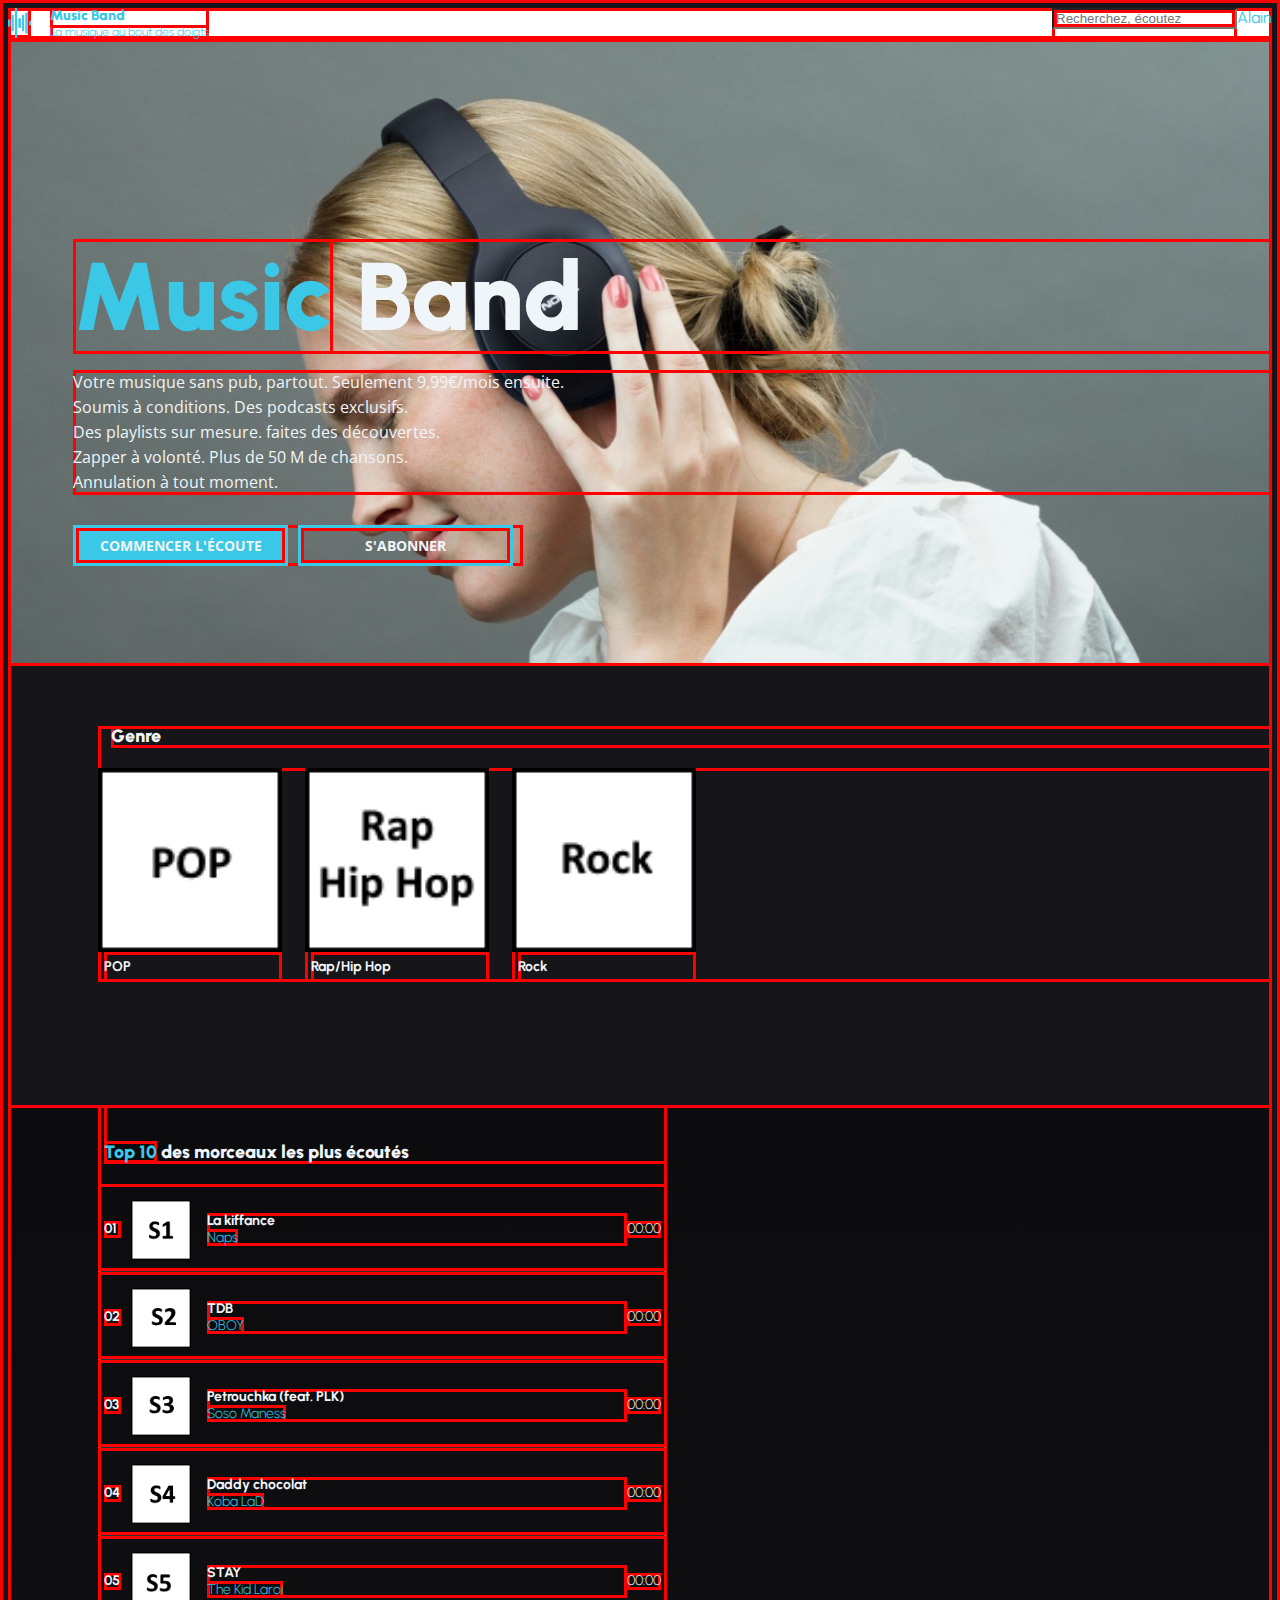
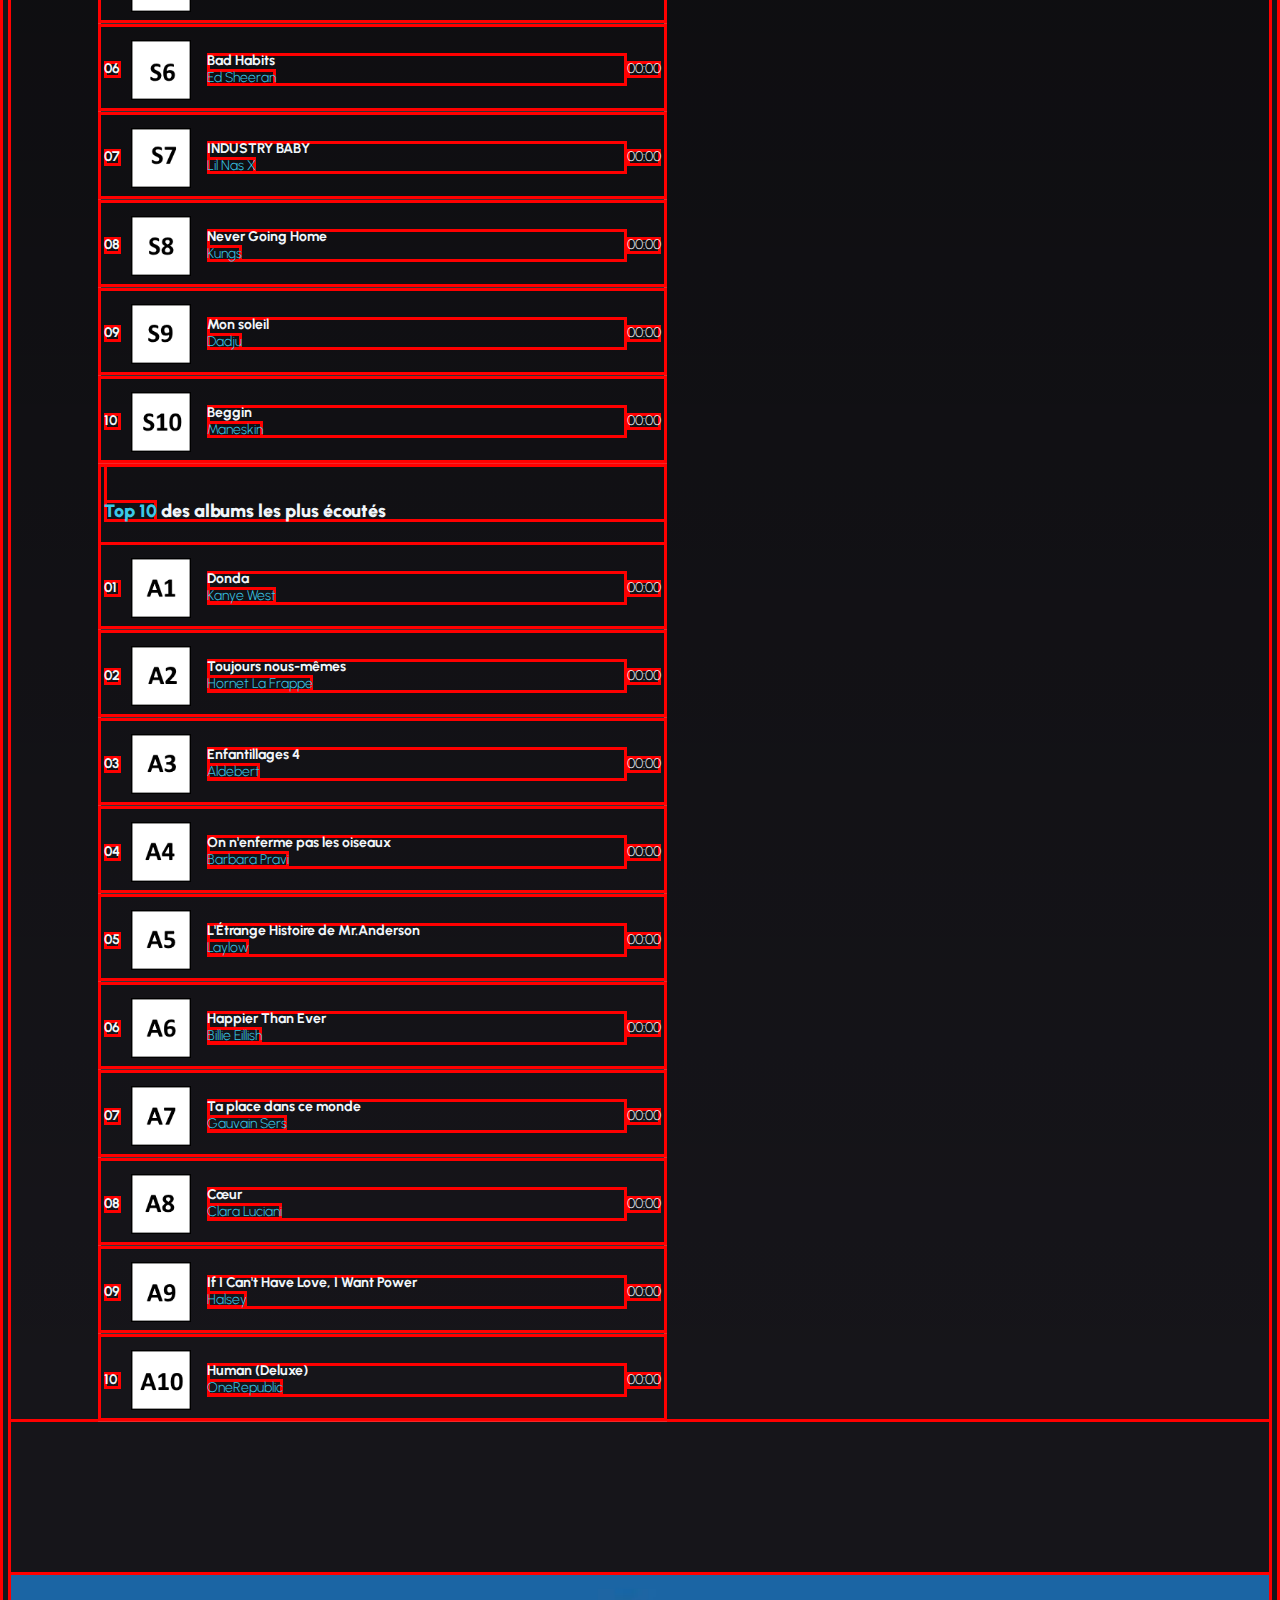
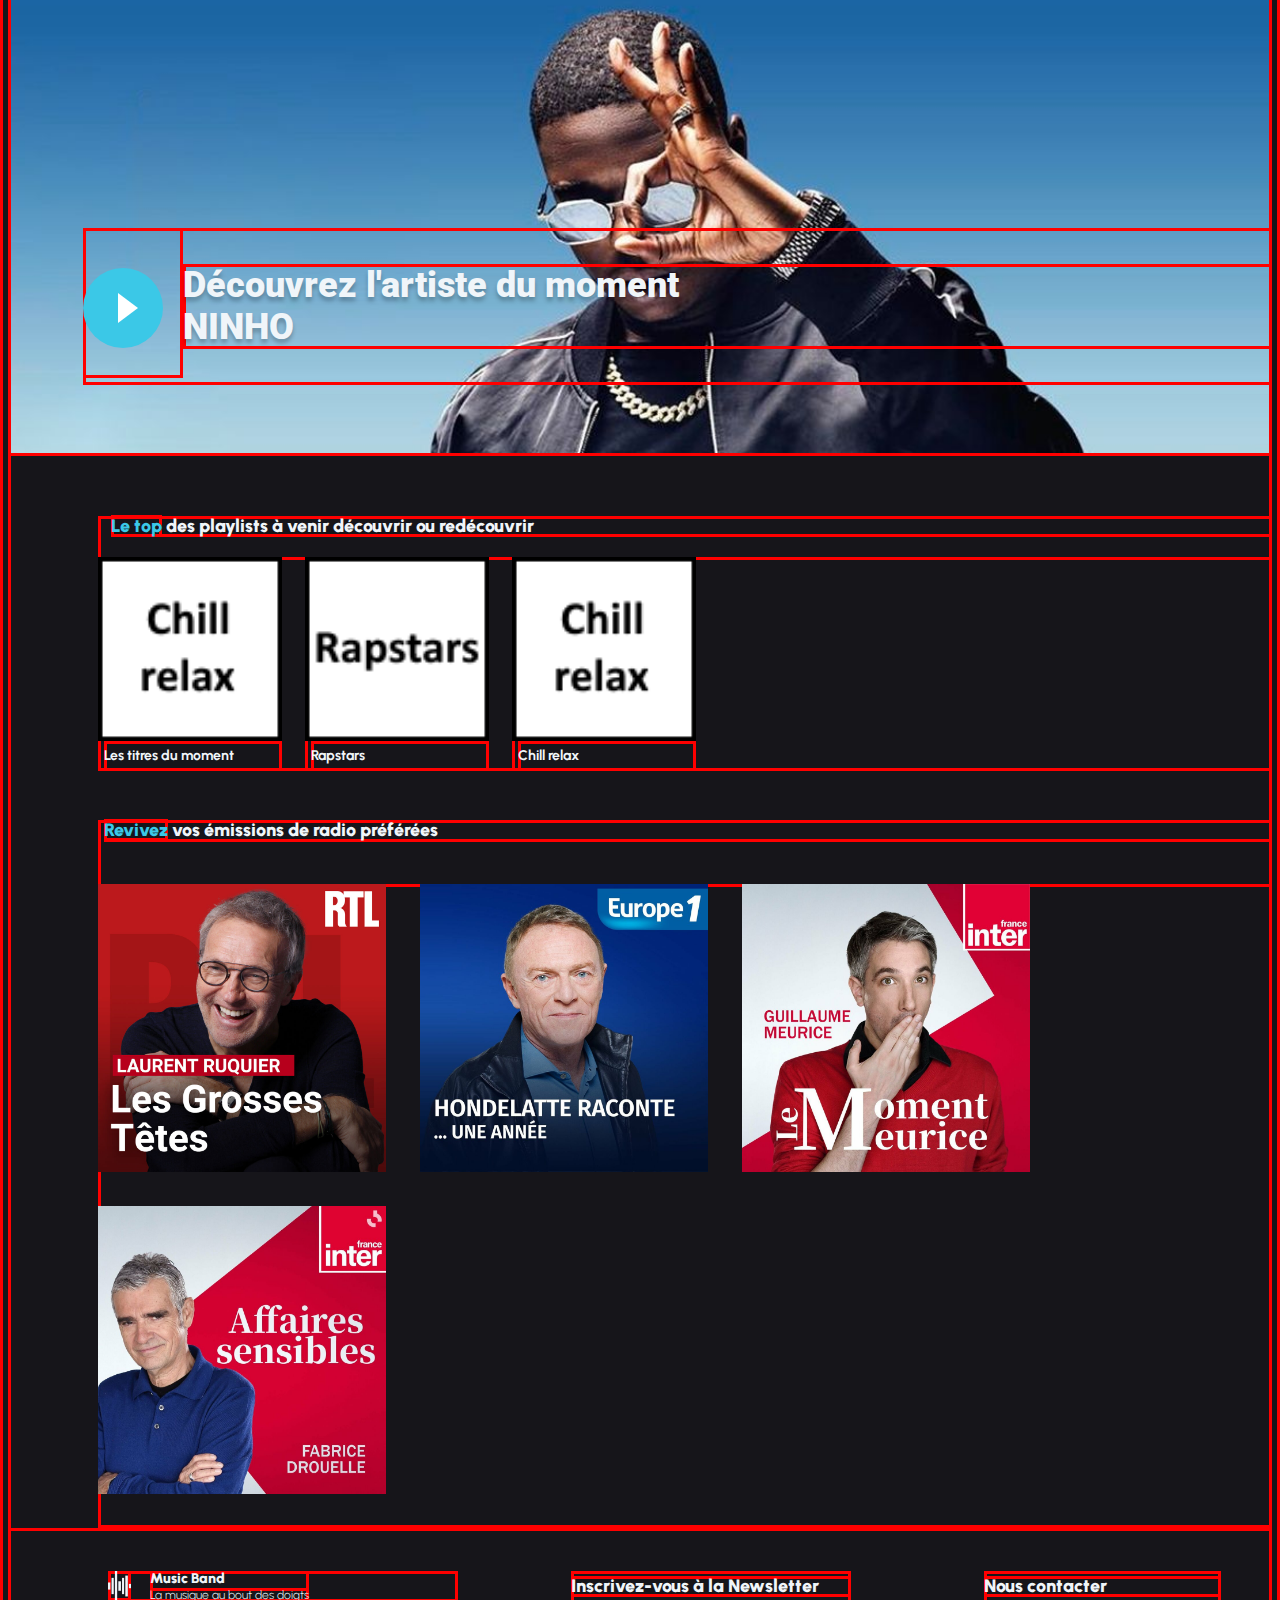
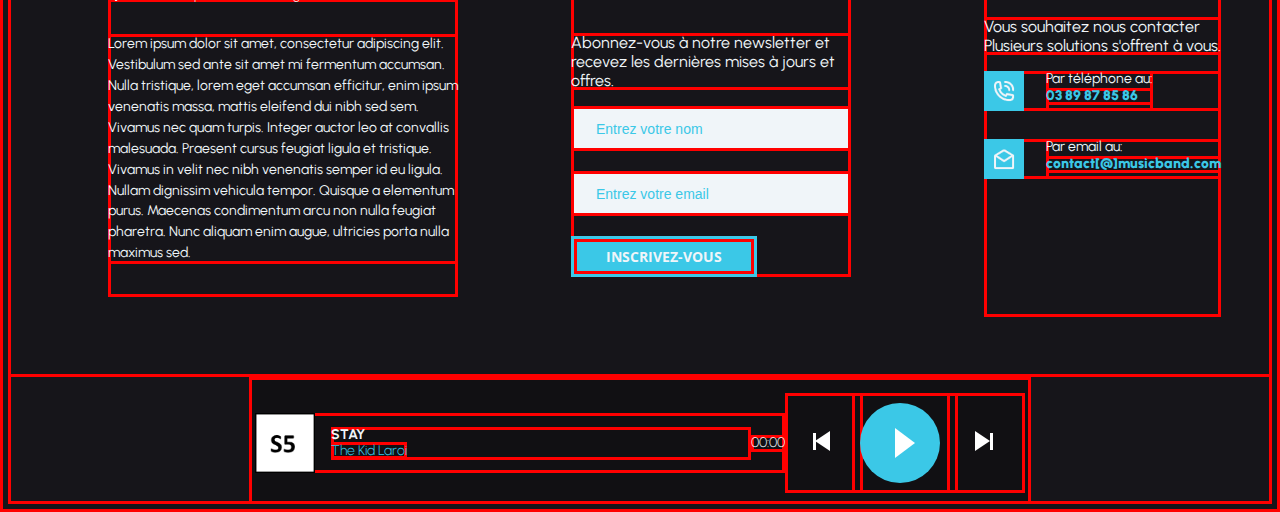
==== index.html @ 45b806cd "Text index.html" ====
<!DOCTYPE html>
<html>
    <head>
        <meta charset="utf-8">
        <meta name="viewport" content="width=device-width, initial-scale=1.0">
        <link rel="stylesheet" type="text/css" href="accueil.css">

        <!-- Permet de récupérer les polices "Urbanist", "Open Sans" et
        "Roboto" de Google pour les utiliser dans le CSS" -->
        <link href='https://fonts.googleapis.com/css?family=Urbanist' rel='stylesheet'>
        <link href='https://fonts.googleapis.com/css?family=Open+Sans' rel='stylesheet'>
        <link href='https://fonts.googleapis.com/css?family=Roboto' rel='stylesheet'>

        <title>Music Band</title>
    </head>

    <div class="container">

        <header>
            <div class="div_navigation_bar">
                <!-- Le bouton bleu avec les barres blanches -->
                <div class="site_name_slogan">
                    <img src="images/Logos/Logo_Music_Band_Blue.png" class="img_logo">
                    <div class="div_info_general_name">
                        Music Band
                        <span id="info_general_slogan">La musique au bout des doigts</span>
                    </div>
                </div>

                <!-- Permet d'avoir un espace automatique entre
                la gauche et la droite de la barre -->
                <div class="div_navigation_bar_empty_space">
                </div>

                <form action="#" method="post" class="form_search_music">
                    <input 
                        type="text"
                        class="search_music_input" 
                        id="search_music_name" 
                        placeholder="Recherchez, écoutez"
                        required>
                </form>

                
                Alain

            </div>
        </header>

        <body>
            <div class="div_presentation">
                <div class="div_title">
                    <span class="blue_text">Music</span> Band
                    <br>
                </div>
                <p id="presentation_paragraphe">
                    Votre musique sans pub, partout. Seulement 9,99€/mois ensuite. <br>
                    Soumis à conditions. Des podcasts exclusifs. <br>
                    Des playlists sur mesure. faites des découvertes. <br>
                    Zapper à volonté. Plus de 50 M de chansons. <br>
                    Annulation à tout moment. <br>
                </p>
                <div class="div_presentation_buttons">
                    <button onclick="location.href = 'https://vos-competences.com/login'" class="general_button blue_button presentation_buttons"> COMMENCER L'ÉCOUTE </button>
                    <button onclick="location.href = 'https://fr.khanacademy.org/'" class="general_button transparent_button presentation_buttons"> S'ABONNER </button>
                </div>
            </div>


            <!-- TODO: Remplacer les noms et les images par ceux récupérés via l'API Deezer -->
            <div class="div_caroussel">
                <div class="div_category_title div_caroussel_title">
                    Genre
                    <br>
                </div>
                <div class="div_caroussel_elements_list">
                    <div class="div_caroussel_one_element">
                        <img src="images/placeholder/genres/POP.png" class="img_caroussel">
                        <span class="text_caroussel">POP</span>
                    </div>
                    <div class="div_caroussel_one_element">
                        <img src="images/placeholder/genres/Rap_Hip_Hop.png" class="img_caroussel">
                        <span class="text_caroussel">Rap/Hip Hop</span>
                    </div>
                    <div class="div_caroussel_one_element">
                        <img src="images/placeholder/genres/Rock.png" class="img_caroussel">
                        <span class="text_caroussel">Rock</span>
                    </div>
                </div>
            </div>

            <!-- TODO: Remplacer les informations (nom, image, durée, auteur) par ceux récupérés via l'API Deezer -->
            <div class="div_top_10">
                <!-- Morceaux les plus écoutés -->
                <div class="div_top_10_table">
                    <div class="div_category_title div_top_10_title">
                        <span class="blue_text">Top 10</span> des morceaux les plus écoutés
                    </div>
                    <div class="div_top_10_element div_music_element">
                        <span class="number_top_10">01</span>
                        <img src="images/placeholder/TOP_10/S1.png" class="img_music">
                        <div class="div_music_title_author">
                            La kiffance <br>
                            <span class="blue_text author">Naps</span>
                         </div>

                        <div class="div_music_lenght">
                            00:00
                        </div>
                    </div>
                    <div class="div_top_10_element div_music_element">
                        <span class="number_top_10">02</span>
                        <img src="images/placeholder/TOP_10/S2.png" class="img_music">
                        <div class="div_music_title_author">
                            TDB <br>
                            <span class="blue_text author">OBOY</span>
                         </div>

                        <div class="div_music_lenght">
                            00:00
                        </div>
                    </div>
                    <div class="div_top_10_element div_music_element">
                        <span class="number_top_10">03</span>
                        <img src="images/placeholder/TOP_10/S3.png" class="img_music">
                        <div class="div_music_title_author">
                            Petrouchka (feat. PLK) <br>
                            <span class="blue_text author">Soso Maness</span>
                         </div>

                        <div class="div_music_lenght">
                            00:00
                        </div>
                    </div>
                    <div class="div_top_10_element div_music_element">
                        <span class="number_top_10">04</span>
                        <img src="images/placeholder/TOP_10/S4.png" class="img_music">
                        <div class="div_music_title_author">
                            Daddy chocolat <br>
                            <span class="blue_text author">Koba LaD</span>
                         </div>

                        <div class="div_music_lenght">
                            00:00
                        </div>
                    </div>
                    <div class="div_top_10_element div_music_element">
                        <span class="number_top_10">05</span>
                        <img src="images/placeholder/TOP_10/S5.png" class="img_music">
                        <div class="div_music_title_author">
                            STAY <br>
                            <span class="blue_text author">The Kid Laroi</span>
                         </div>

                        <div class="div_music_lenght">
                            00:00
                        </div>
                    </div>
                    <div class="div_top_10_element div_music_element">
                        <span class="number_top_10">06</span>
                        <img src="images/placeholder/TOP_10/S6.png" class="img_music">
                        <div class="div_music_title_author">
                            Bad Habits <br>
                            <span class="blue_text author">Ed Sheeran</span>
                         </div>

                        <div class="div_music_lenght">
                            00:00
                        </div>
                    </div>
                    <div class="div_top_10_element div_music_element">
                        <span class="number_top_10">07</span>
                        <img src="images/placeholder/TOP_10/S7.png" class="img_music">
                        <div class="div_music_title_author">
                            INDUSTRY BABY <br>
                            <span class="blue_text author">Lil Nas X</span>
                         </div>

                        <div class="div_music_lenght">
                            00:00
                        </div>
                    </div>
                    <div class="div_top_10_element div_music_element">
                        <span class="number_top_10">08</span>
                        <img src="images/placeholder/TOP_10/S8.png" class="img_music">
                        <div class="div_music_title_author">
                            Never Going Home <br>
                            <span class="blue_text author">Kungs</span>
                         </div>

                        <div class="div_music_lenght">
                            00:00
                        </div>
                    </div>
                    <div class="div_top_10_element div_music_element">
                        <span class="number_top_10">09</span>
                        <img src="images/placeholder/TOP_10/S9.png" class="img_music">
                        <div class="div_music_title_author">
                            Mon soleil <br>
                            <span class="blue_text author">Dadju</span>
                         </div>

                        <div class="div_music_lenght">
                            00:00
                        </div>
                    </div>
                    <div class="div_top_10_element div_music_element">
                        <span class="number_top_10">10</span>
                        <img src="images/placeholder/TOP_10/S10.png" class="img_music">
                        <div class="div_music_title_author">
                            Beggin <br>
                            <span class="blue_text author">Maneskin</span>
                         </div>

                        <div class="div_music_lenght">
                            00:00
                        </div>
                    </div>
                </div>

                <!-- Albums les plus écoutés -->
                <div class="div_top_10_table">
                    <div class="div_category_title div_top_10_title">
                        <span class="blue_text">Top 10</span> des albums les plus écoutés
                    </div>
                    <div class="div_top_10_element div_music_element">
                        <span class="number_top_10">01</span>
                        <img src="images/placeholder/TOP_10/A1.png" class="img_music">
                        <div class="div_music_title_author">
                            Donda <br>
                            <span class="blue_text author">Kanye West</span>
                         </div>

                        <div class="div_music_lenght">
                            00:00
                        </div>
                    </div>
                    <div class="div_top_10_element div_music_element">
                        <span class="number_top_10">02</span>
                        <img src="images/placeholder/TOP_10/A2.png" class="img_music">
                        <div class="div_music_title_author">
                            Toujours nous-mêmes <br>
                            <span class="blue_text author">Hornet La Frappe</span>
                         </div>

                        <div class="div_music_lenght">
                            00:00
                        </div>
                    </div>
                    <div class="div_top_10_element div_music_element">
                        <span class="number_top_10">03</span>
                        <img src="images/placeholder/TOP_10/A3.png" class="img_music">
                        <div class="div_music_title_author">
                            Enfantillages 4 <br>
                            <span class="blue_text author">Aldebert</span>
                         </div>

                        <div class="div_music_lenght">
                            00:00
                        </div>
                    </div>
                    <div class="div_top_10_element div_music_element">
                        <span class="number_top_10">04</span>
                        <img src="images/placeholder/TOP_10/A4.png" class="img_music">
                        <div class="div_music_title_author">
                            On n'enferme pas les oiseaux <br>
                            <span class="blue_text author">Barbara Pravi</span>
                         </div>

                        <div class="div_music_lenght">
                            00:00
                        </div>
                    </div>
                    <div class="div_top_10_element div_music_element">
                        <span class="number_top_10">05</span>
                        <img src="images/placeholder/TOP_10/A5.png" class="img_music">
                        <div class="div_music_title_author">
                            L'Étrange Histoire de Mr.Anderson <br>
                            <span class="blue_text author">Laylow</span>
                         </div>

                        <div class="div_music_lenght">
                            00:00
                        </div>
                    </div>
                    <div class="div_top_10_element div_music_element">
                        <span class="number_top_10">06</span>
                        <img src="images/placeholder/TOP_10/A6.png" class="img_music">
                        <div class="div_music_title_author">
                            Happier Than Ever  <br>
                            <span class="blue_text author">Billie Eillish</span>
                         </div>

                        <div class="div_music_lenght">
                            00:00
                        </div>
                    </div>
                    <div class="div_top_10_element div_music_element">
                        <span class="number_top_10">07</span>
                        <img src="images/placeholder/TOP_10/A7.png" class="img_music">
                        <div class="div_music_title_author">
                            Ta place dans ce monde <br>
                            <span class="blue_text author">Gauvain Sers</span>
                         </div>

                        <div class="div_music_lenght">
                            00:00
                        </div>
                    </div>
                    <div class="div_top_10_element div_music_element">
                        <span class="number_top_10">08</span>
                        <img src="images/placeholder/TOP_10/A8.png" class="img_music">
                        <div class="div_music_title_author">
                            Cœur <br>
                            <span class="blue_text author">Clara Luciani</span>
                         </div>

                        <div class="div_music_lenght">
                            00:00
                        </div>
                    </div>
                    <div class="div_top_10_element div_music_element">
                        <span class="number_top_10">09</span>
                        <img src="images/placeholder/TOP_10/A9.png" class="img_music">
                        <div class="div_music_title_author">
                            If I Can't Have Love, I Want Power <br>
                            <span class="blue_text author">Halsey</span>
                         </div>

                        <div class="div_music_lenght">
                            00:00
                        </div>
                    </div>
                    <div class="div_top_10_element div_music_element">
                        <span class="number_top_10">10</span>
                        <img src="images/placeholder/TOP_10/A10.png" class="img_music">
                        <div class="div_music_title_author">
                            Human (Deluxe) <br>
                            <span class="blue_text author">OneRepublic</span>
                         </div>

                        <div class="div_music_lenght">
                            00:00
                        </div>
                    </div>
                </div>
            </div>

            <!-- TODO: Changer l'image de fond et pour ceux récupérés par l'API Deezer -->
            <div class="div_artist_moment">
                <div class="div_artist_moment_elements">
                    <svg width="100" height="150"> 
                        <circle cx="40" cy="80" r="40" fill="#3BC8E7"/>
                        <polygon points="35,65 35,95 55,80" fill="#FFFFFF"/>
                    </svg>
                    <p id="div_artist_moment_paragraph">
                        Découvrez l'artiste du moment <br>
                        NINHO
                    </p>
                </div>
            </div>

            <!-- TODO: Remplacer les noms et les images par ceux récupérés via l'API Deezer -->
            <div class="div_caroussel">
                <div class="div_category_title div_caroussel_title">
                    <span class="blue_text">Le top</span> des playlists à venir découvrir ou redécouvrir
                    <br>
                </div>
                <div class="div_caroussel_elements_list">
                    <div class="div_caroussel_one_element">
                        <img src="images/placeholder/top_playlist/Chill_relax.png" class="img_caroussel">
                        <span class="text_caroussel">Les titres du moment</span>
                    </div>
                    <div class="div_caroussel_one_element">
                        <img src="images/placeholder/top_playlist/Rapstars.png" class="img_caroussel">
                        <span class="text_caroussel">Rapstars</span>
                    </div>
                    <div class="div_caroussel_one_element">
                        <img src="images/placeholder/top_playlist/Chill_relax.png" class="img_caroussel">
                        <span class="text_caroussel">Chill relax</span>
                    </div>
                </div>
            </div>

            <div class="div_replay_radio">
                <div class="div_category_title div_radio_replay_title">
                    <span class="blue_text">Revivez</span> vos émissions de radio préférées
                </div>
                <div class="div_replay_radio_images">
                    <img src="images/placeholder/radio_replay/Grosses_tetes.jpg" class="img_replay_radio">
                    <img src="images/placeholder/radio_replay/Hondelatte_raconte.jpg" class="img_replay_radio">
                    <img src="images/placeholder/radio_replay/Moment_meurice.jpg" class="img_replay_radio">
                    <img src="images/placeholder/radio_replay/Affaires_sensibles.jpg" class="img_replay_radio">
                </div>
            </div>



        </body>

        <footer>
            <div class="footer_info">
                <div class="footer_info_general">
                    <div class="site_name_slogan footer_info_general_titre">
                        <img src="images/Logos/Logo_Music_Band.png" class="img_logo">
                        <div class="div_info_general_name">
                            Music Band
                            <span id="info_general_slogan">La musique au bout des doigts</span>
                        </div>
                    </div>

                    <p id="info_general_paragraphe">
                        Lorem ipsum dolor sit amet, consectetur adipiscing elit. Vestibulum sed ante sit amet mi fermentum accumsan. Nulla tristique, lorem eget accumsan efficitur, enim ipsum venenatis massa, mattis eleifend dui nibh sed sem. Vivamus nec quam turpis. Integer auctor leo at convallis malesuada. Praesent cursus feugiat ligula et tristique. Vivamus in velit nec nibh venenatis semper id eu ligula. Nullam dignissim vehicula tempor. Quisque a elementum purus. Maecenas condimentum arcu non nulla feugiat pharetra. Nunc aliquam enim augue, ultricies porta nulla maximus sed.
                        </p>

                </div>

                <div class="footer_info_newsletters">
                    <div class="div_category_title div_footer_title">
                            Inscrivez-vous à la Newsletter
                    </div>

                    <p id="footer_paragraphe">Abonnez-vous à notre newsletter et recevez les dernières mises à jours et offres.</p>

                    <form action="#" method="post" class="form_info_newsletters">
                        <input 
                            type="text"
                            class="newsletter_input" 
                            id="newsletter_name" 
                            placeholder="Entrez votre nom"
                            required>
                        <input 
                            type="email"
                            class="newsletter_input" 
                            id="newsletter_email" 
                            placeholder="Entrez votre email"
                            required>
                        <input type="submit" value="INSCRIVEZ-VOUS" class="general_button blue_button" id="newsletter_button"/>
                    </form>
                </div>

                <div class="footer_info_contact">
                    <div class="div_category_title div_footer_title">
                        Nous contacter
                    </div>

                    <p id="footer_paragraphe">Vous souhaitez nous contacter <br>
                    Plusieurs solutions s'offrent à vous.</p>

                    <div class="div_info_contact_elements_group">
                        <div class="div_info_contact_one_element">
                            <img src="images/Logos/Logo_phone.png" class="img_contact">
                            <div class="div_info_contact_element_text">
                                Par téléphone au:
                                <span class="info_contact_element_value blue_text">03 89 87 85 86</span>
                            </div>
                        </div>
                        <div class="div_info_contact_one_element">
                            <img src="images/Logos/Logo_mail.png" class="img_contact">
                            <div class="div_info_contact_element_text">
                                Par email au:  
                                <span class="info_contact_element_value blue_text">contact[@]musicband.com</span>
                            </div>
                        </div>
                    </div>
                </div>
            </div>


            <div class="div_music_element footer_player">
                <div class="div_player_info">
                    <img src="images/placeholder/TOP_10/S5.png" class="img_music">
                    <div class="div_music_title_author">
                        STAY <br>
                        <span class="blue_text author">The Kid Laroi</span>
                        </div>
                    <div class="div_music_lenght">
                        00:00
                    </div>
                </div>
                <div>
                    <svg width="70" height="100" id="svg_music_previous"> 
                        <rect x="28" y=40 width="3" height="17" fill="#FFFFFF"/>
                        <polygon points="45,38 45,58 30,48" fill="#FFFFFF"/>
                     </svg>

                    <svg width="90" height="100" id="svg_music_play"> 
                        <circle cx="40" cy="50" r="40" fill="#3BC8E7"/>
                        <polygon points="35,35 35,65 55,50" fill="#FFFFFF"/>
                    </svg>

                    <svg width="70" height="100" id="svg_music_next"> 
                        <rect x="35" y=40 width="3" height="17" fill="#FFFFFF"/>
                        <polygon points="20,38 20,58 35,48" fill="#FFFFFF"/>
                    </svg>
                </div>
            </div>
            </footer>
    </div>
</html>
---- accueil.css ----
/* Intègre des boîtes rouges autour de chaque DIV */
*{
  box-shadow: 0 0 0 3px red inset;
}

html {
	display: flex;
	flex-direction: column;
	flex-wrap: wrap;
}

/* CSS de base pour toute la page */
header {
	max-width: 100%;
	background: #FFFFFF;
	color: #3BC8E7;
}

body {
	background: #16151A;
	color: #F0F5F9;
	overflow-x: hidden;
}

footer {
	background: #16151A;
}

svg {
	float: left;
}

.container {
	max-width: 1440px;
	margin: auto;
	font-family: 'Urbanist', Verdana, sans-serif;
}

.container:fullscreen {
	max-width: 100%;
}

.img_logo {
	height: 30px;
	margin-right: 19px;
}

.site_name_slogan {
	display: flex;
	flex-direction: row;
}

.blue_text {
	color: #3BC8E7;
}

.general_button {
	font-family: 'Open Sans', Versana, sans-serif;
	font-weight: 700;
	font-size: 14px;
	line-height: 25px;
	text-align: center;
	text-decoration: none;
	color: #F0F5F9;

	border: solid;
	border-color: #3BC8E7;
	margin-right: 10px;
	padding-top: 5px;
	padding-bottom: 5px;

	cursor: pointer;

}

.blue_button {
	background-color: #3BC8E7;
}

.transparent_button {
	background-color: #1fe0; /*Transparent*/
}

.div_category_title {
	font-weight: 900;
	font-size: 18px;
	line-height: 21.6px;
}

/* Pour les 2 parties demandant des caroussels (genres et top playlist) */
.div_caroussel {
	margin-top: 60px;
	margin-left: 90px;
}

.div_caroussel_title {
	margin-left: 13px;
	margin-bottom: 20px;

}

.div_caroussel_elements_list {
	display: flex;
	flex-direction: row;
}

.div_caroussel_one_element {
	font-weight: 700;
	font-size: 14px;
	line-height: 30px;

	margin-right: 23px;
	display: flex;
	flex-direction: column;
	cursor: pointer;
}

.img_caroussel {
	width: 184px;
}

.text_caroussel {
	margin-left: 6px;
}

/* Barre de navigation du Header */
.div_navigation_bar {
	display: flex;
	flex-direction: row;
}

.div_navigation_bar_empty_space {
	margin: auto;
}




/* Présentation avec titre et boutons pour écouter/s'abonner */
.div_presentation {
	/*background-image: url(https://images.ctfassets.net/wcfotm6rrl7u/1rmxjzUn8UoCrRgbL4vfCW/264974c8b309ce2fdca89d952768a309/nokia_Headphones_E1200-og_image.jpg);*/
	background-image: url(images/Nokia_Headphones.jpg);
	background-size: cover;
	padding-top: 200px;
	padding-left: 65px;
	padding-bottom: 100px;
	max-width: 1440px;
}

.div_title {
	font-weight: 900;
	font-size: 96px;
	line-height: 115.2px;
}

#presentation_paragraphe {
	font-family: 'Open Sans', Verdana, sans-serif;
	font-weight: 400;
	font-size: 16px;
	line-height: 25px;

	margin-bottom: 30px;
}

.div_presentation_buttons {
	display: flex;
	flex-direction: row;
	max-width: 450px;
}
/* Les boutons sont gérés par les DIV en haut de code
à l'exception ce la partie qui permet de les avoir à la
même taille sur la même ligne */
.presentation_buttons {
	flex: 1;
	padding: lem;
}


/* Les genres sont gérés par les DIV des caroussels */

/* Les 2 tops 10, les éléments "Music" sont aussi utilisés par le player en bas de la page*/
.div_top_10 {
	margin-top: 123px;
	padding-left: 90px;
	background: linear-gradient(180deg, rgba(0, 0, 0, 0.47) 0%, rgba(196, 196, 196, 0) 100%);

	/* Essaye d'afficher les 2 tableaux sur la 
	même ligne, si il n'y a pas assez de place,
	il les affichera en colonne */
	display: flex;
	flex-direction: row;
	flex-wrap: wrap;
}

.div_top_10_table {
	display: flex;
	flex-direction: column;
	margin-right: 82px;
}

.div_top_10_title {
	padding-top: 37px;
	margin-bottom: 20px;
	margin-left: 6px;
}

.div_music_element {
	display: flex;
	flex-direction: row;
	align-items: center;

	max-width: fit-content;

	margin-top: 5px;
	margin: auto;

	padding-top: 16px;
	padding-bottom: 11px;
	padding-left: 6px;
	padding-right: 6px;
}

.div_top_10_element {
	border-bottom: solid;
	border-bottom-width: 1px;
	/*Du gris avec 20% d'opacité*/
	border-bottom-color: rgba(196, 196, 196, 0.2);

	cursor: pointer;

}


@keyframes top_10_hover {
	from {background-color: #1fe0;}
	to {background-color: rgba(59, 200, 231, 0.2);}
}

.div_top_10_element:hover {
	/* Cet élément à une animation qui le fait passer au bleu quand on
	place le souris dessus */
	animation-name: top_10_hover;
    animation-duration: 0.5s;

    /* Permet de garder la couleur après l'animation */
	background-color: rgba(59, 200, 231, 0.2);
}

.number_top_10 {
	font-weight: 700;
	font-size: 14px;
	line-height: 16.8px;

	width: 17px;
	margin-right: 10px;
}

.img_music {
	width: 60px;
	margin-right: 16px;
}

.div_music_title_author {
	font-weight: 700;
	font-size: 14px;
	line-height: 16.8px;

	width: 420px;
}

/* Comme le nom de l'auteur n'est pas en gras contrairement au titre */
.author {
	font-weight: 300;
}

.div_music_lenght {
	font-weight: 300;
	font-size: 14px;
	line-height: 16.8px;
	color: #F0F5F9;
}

/* Artiste du moment */
.div_artist_moment {
	background-image: url(images/placeholder/Ninho.jpg);
	background-size: cover;
	margin-top: 150px;
	padding-top: 256px;
	padding-left: 65px;
	padding-bottom: 71px;
	max-width: 1440px;

	display: flex;
	flex-direction: column;
}

.div_artist_moment:hover {
	cursor: pointer;
}

.div_artist_moment_elements {
	margin-left: 10px;
}

#div_artist_moment_paragraph {
	font-family: 'Roboto', Verdana, sans-serif;
	font-weight: 900;
	font-size: 36px;
	line-height: 42.19px;
	text-shadow: 0px 4px 4px rgba(0, 0, 0, 0.25);

	margin-left: 100px;
}

/* Le top des playlist est géré par les DIV des caroussels */

/* Les replay des émissions de radio */
.div_replay_radio {
	margin-top: 49px;
	margin-left: 90px;
}

.div_radio_replay_title {
	margin-bottom: 42px;
	margin-left: 6px;
}

.div_replay_radio_images {
    display: flex;
	flex-direction: row;
	flex-wrap: wrap
}

.img_replay_radio {
	width: 288px;
	margin-right: 34px;
	margin-bottom: 34px;
	cursor: pointer;
}

/* Infos en bas de page */
.footer_info {
	display: flex;
	flex-direction: row;
	flex-wrap: wrap;
	padding-top: 43px;
	padding-bottom: 60px;
}

.footer_info_general {
	margin-left: 100px;
	max-width: 350px;
	margin-bottom: 20px;
}

.footer_info_general_titre {
	margin-bottom: 32px;

}

.div_info_general_name {
	font-weight: 900;
	font-size: 14px;
	line-height: 16.8px;

	display: flex;
	flex-direction: column;
}

#info_general_slogan {
	font-weight: 300;
	font-size: 12px;
	line-height: 14.4px;
}

#info_general_paragraphe {
	font-weight: 400;
	font-size: 14px;
	line-height: 20.93px;
}

.footer_info_newsletters {
	display: flex;
	flex-direction: column;
	max-width: 280px;
	margin-left: 113px;
	margin-bottom: 40px;
}

.div_footer_title {
	margin-top: 5px;
	margin-bottom: 20px;
}

#newsletter_paragraphe {
	font-weight: 400;
	font-size: 14px;
	line-height: 16.8px;
	margin-bottom: 20px;
}

.form_info_newsletters {
	display: flex;
	flex-direction: column;
}

.newsletter_input {
	font-weight: 400;
	font-size: 14px;
	line-height: 16.8px;


	background: #F0F5F9;
	margin-bottom: 20px;
	height: 43px;
	padding-left: 25px;
	border: none;
}

.newsletter_input::placeholder {
	color: #3BC8E7;

}

#newsletter_button {
	max-width: 186px;
}

.footer_info_contact {
	margin-left: 133px;
}

.div_info_contact_elements_group {
	font-weight: 400;
	font-size: 14px;
	line-height: 16.8px;
}

.div_info_contact_one_element {
	display: flex;
	flex-direction: row;
	margin-bottom: 28px;
}

.img_contact {
	width: 40px;
	margin-right: 22px;
}

.div_info_contact_element_text {
	display: flex;
	flex-direction: column;
}

.info_contact_element_value {
	font-weight: 900;
}

/* Le lecteur en bas de page */
.footer_player {
	background-color: #111013;
}

.div_player_info {
	display: flex;
	flex-direction: row;
	align-items: center;
}

#svg_music_previous {
	cursor: pointer;
}

#svg_music_play {
	cursor: pointer;
	margin-left: 5px;
	margin-right: 5px;
}

#svg_music_next {
	cursor: pointer;
}

@media screen and (max-width: 820px) {
    body {
        background-color: blue;
    }

    .div_presentation {
        background-position: center;
    }

    .div_artist_moment {
        background-position: center;
    }

    /*.div_replay_radio {
        margin: auto;
    }*/


    .footer_info {
        margin: auto;
    }

    .footer_info_general {
        margin: auto;
    }

    .footer_info_newsletters {
        margin: auto;
    }

    .footer_info_contact {
        margin: auto;
    }

    .footer_player {
        flex-direction: column-reverse;
    }

}
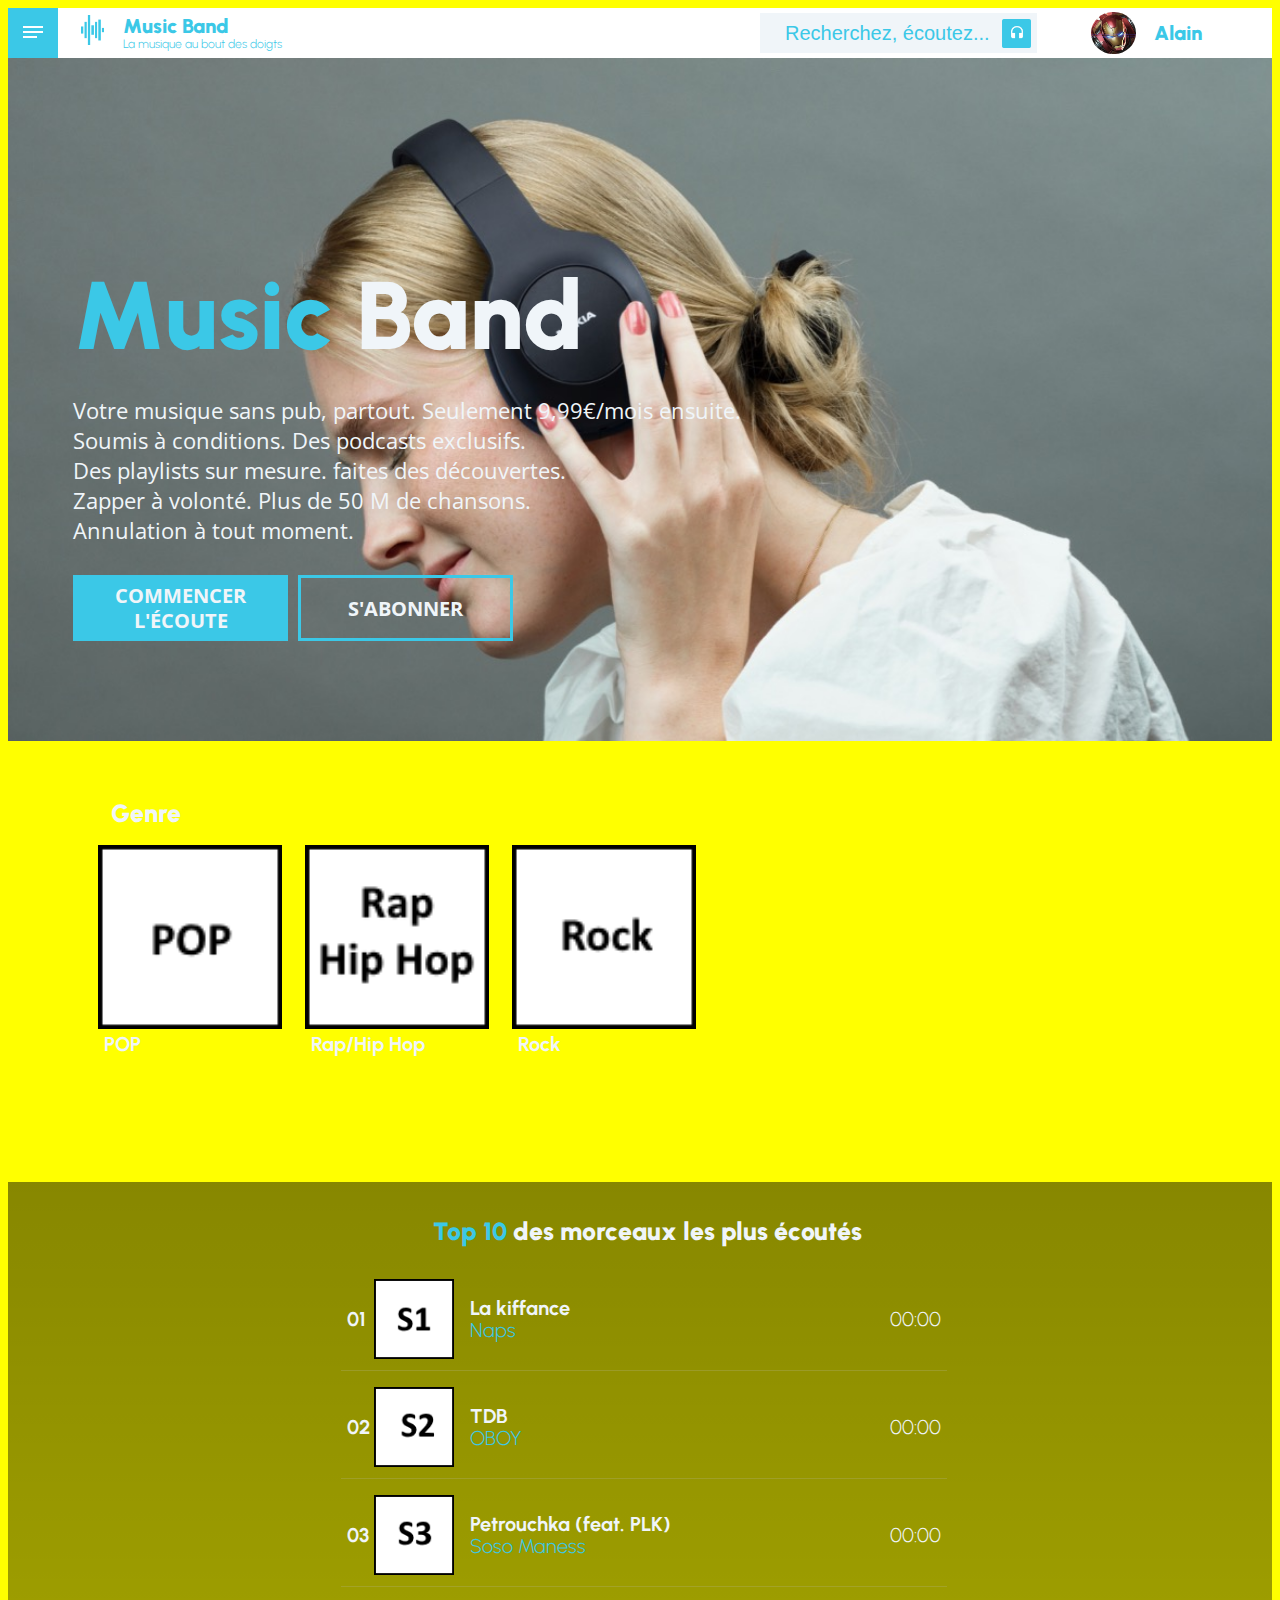
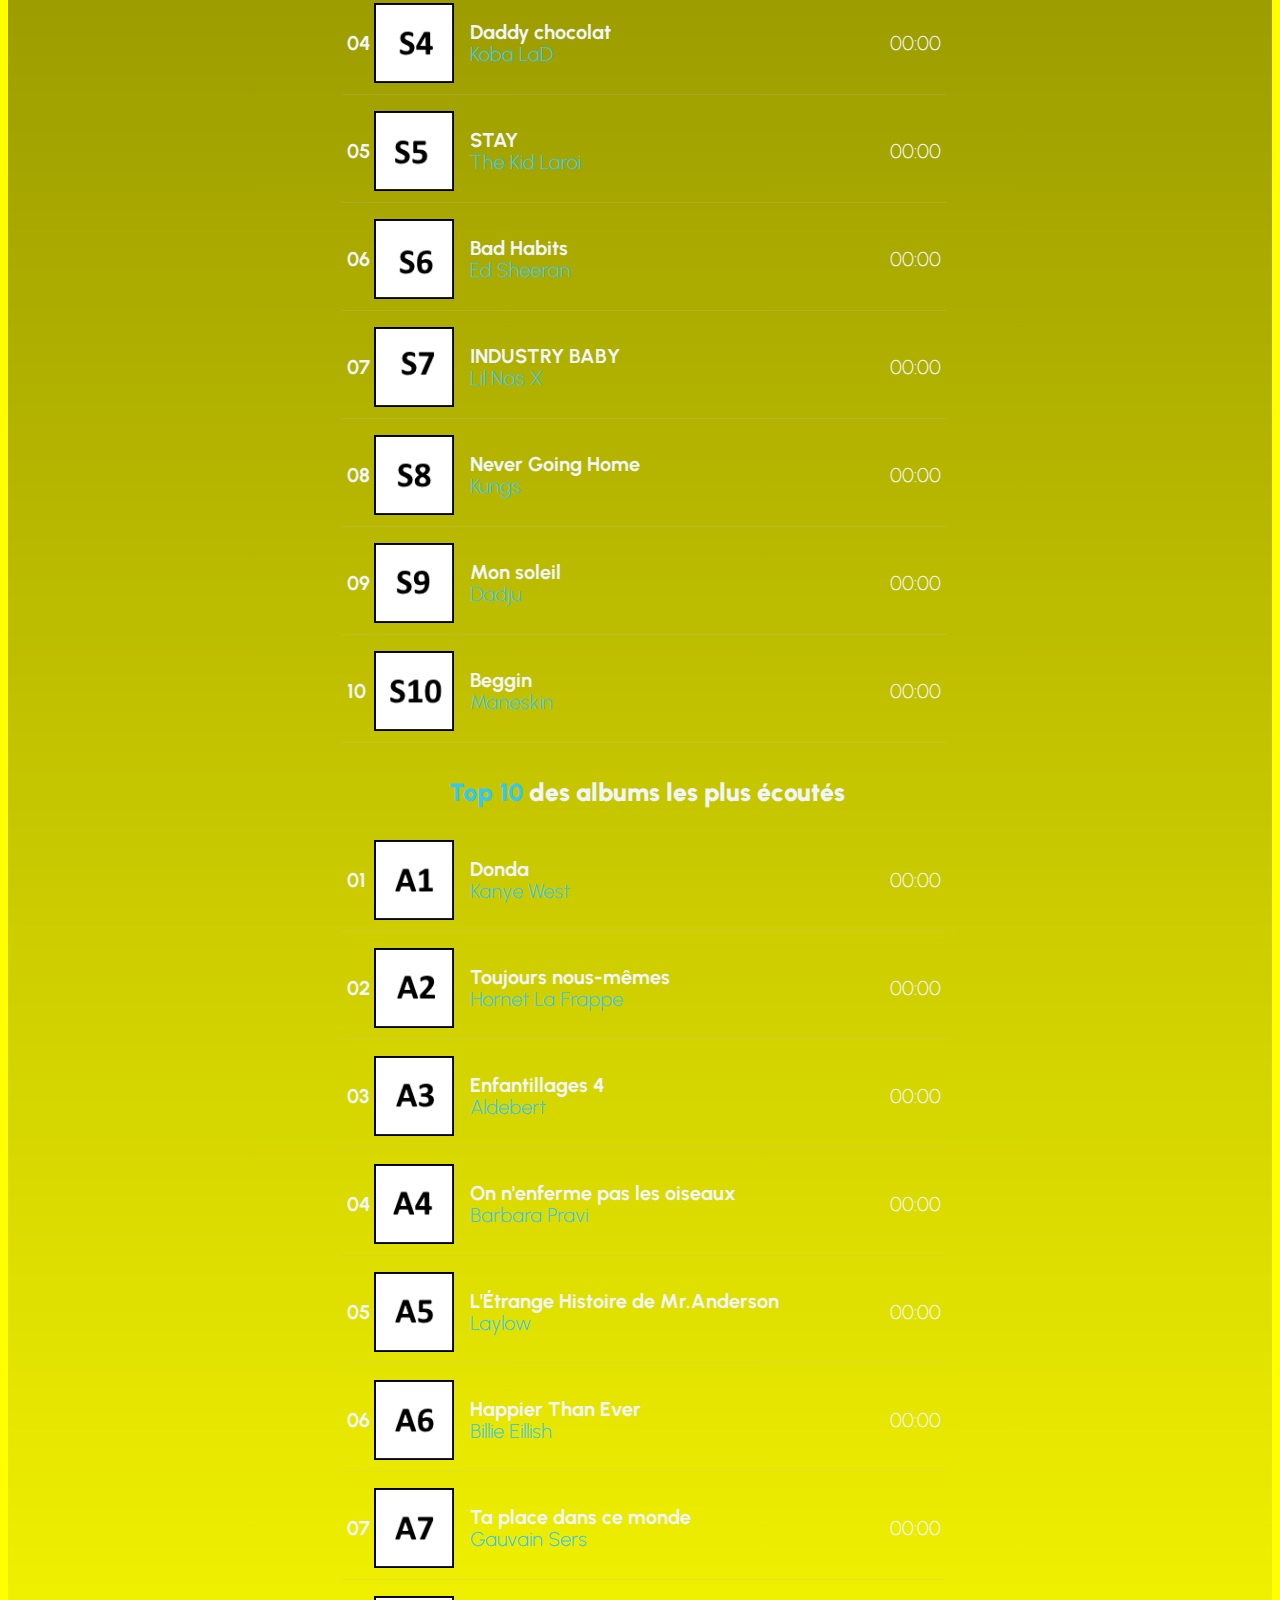
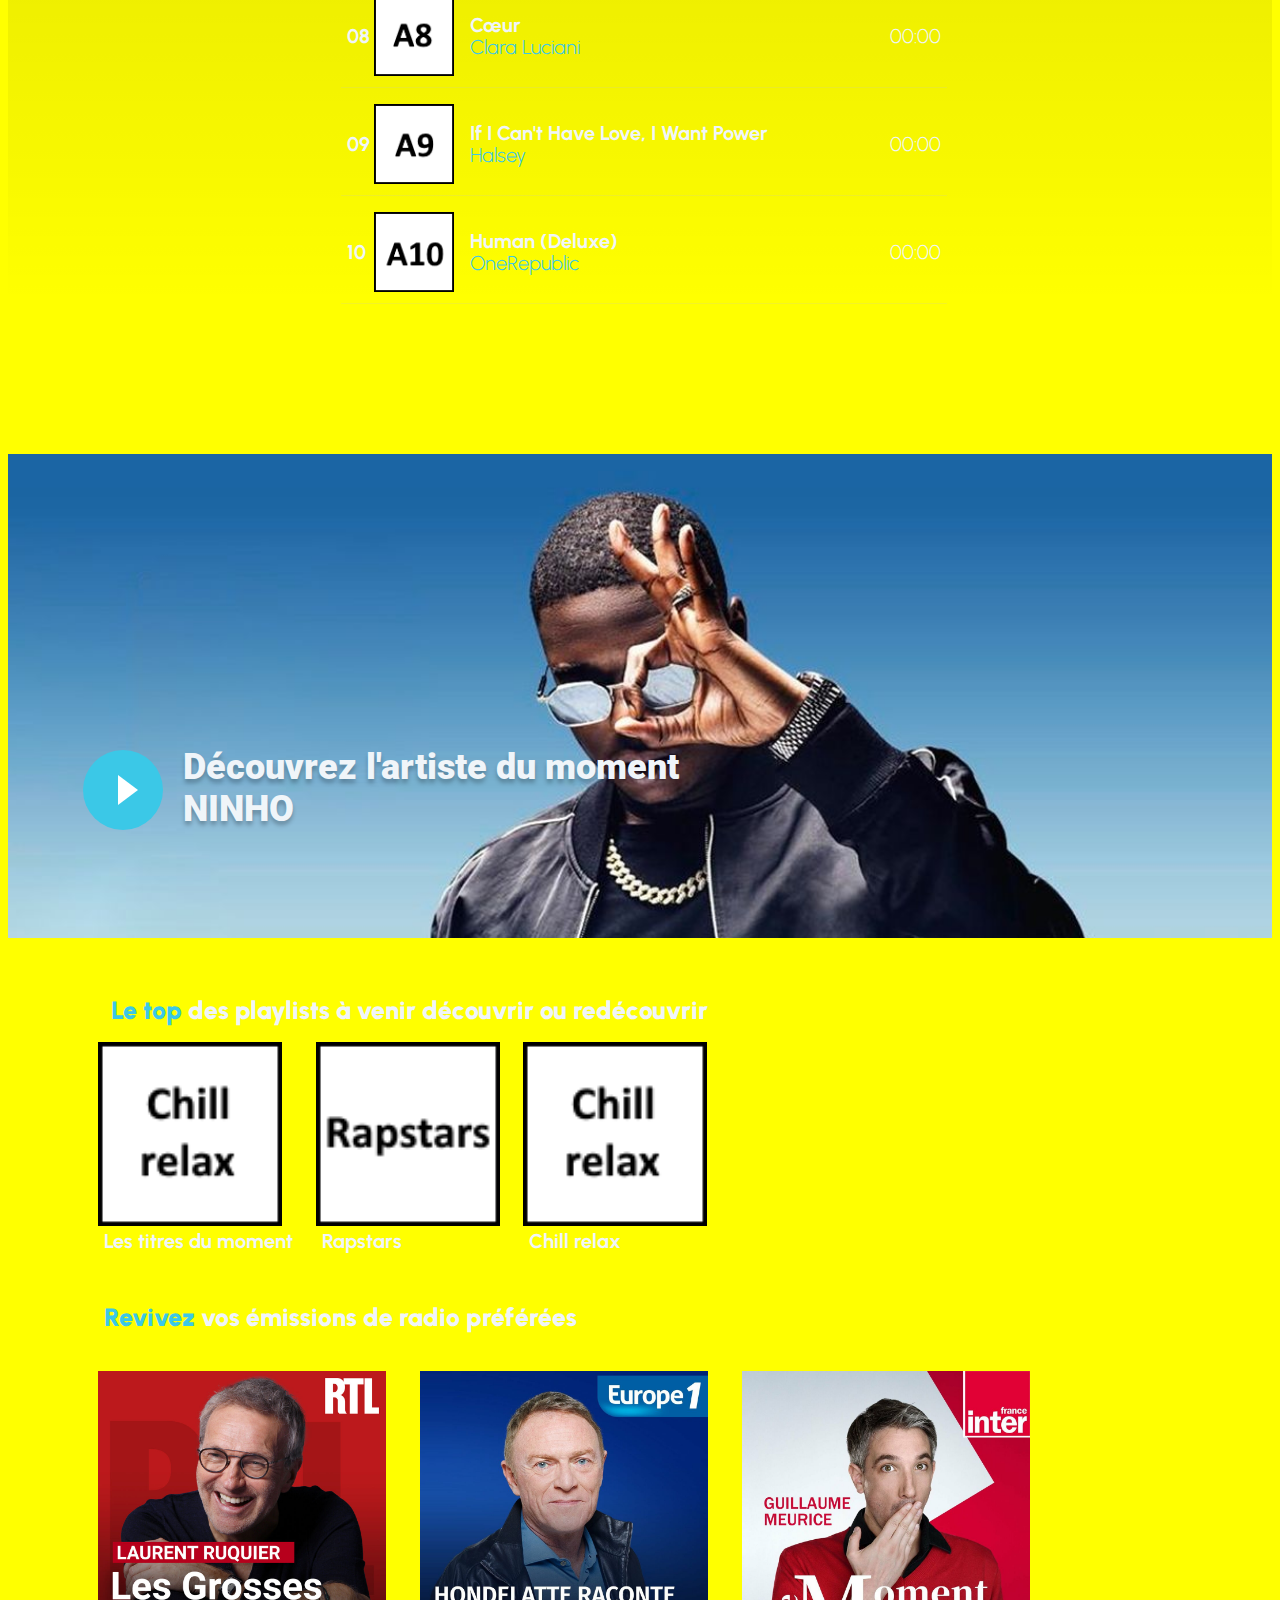
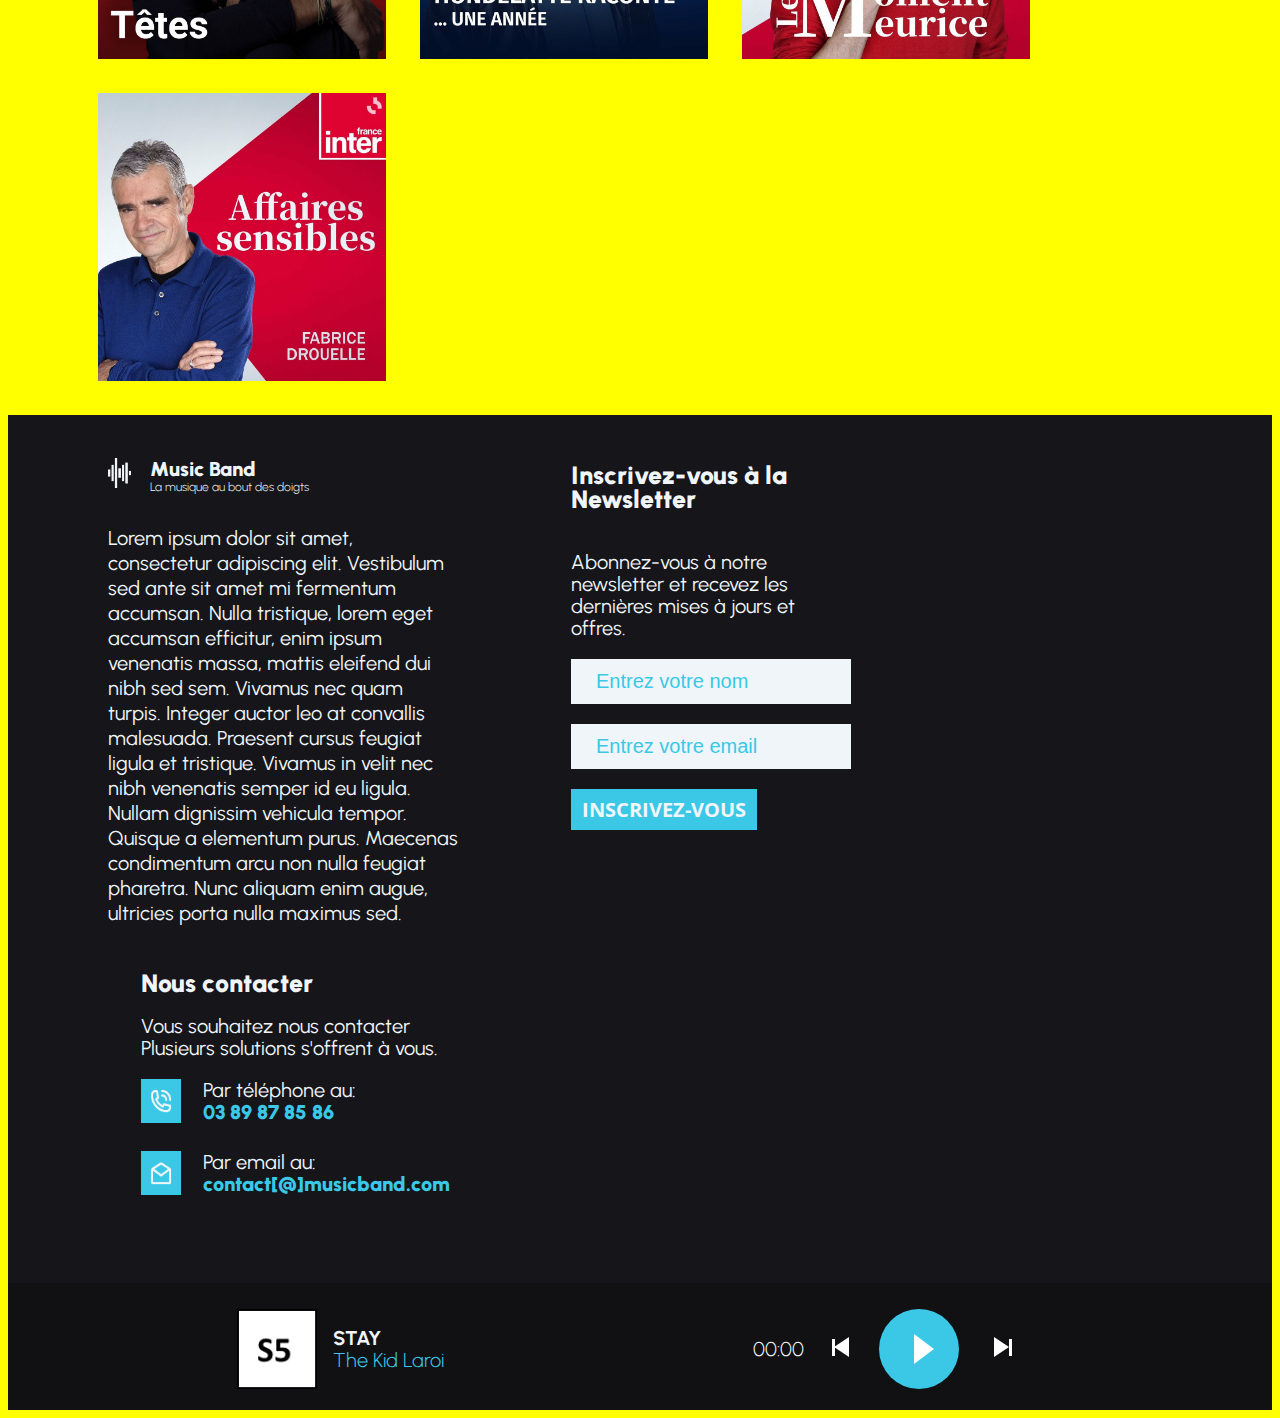
==== commit e99c50f4: "Fin intégration et avancé média queries" ====
--- a/index.html
+++ b/index.html
@@ -3,7 +3,7 @@
     <head>
         <meta charset="utf-8">
         <meta name="viewport" content="width=device-width, initial-scale=1.0">
-        <link rel="stylesheet" type="text/css" href="accueil.css">
+        <link rel="stylesheet" type="text/css" href="index.css">
 
         <!-- Permet de récupérer les polices "Urbanist", "Open Sans" et
         "Roboto" de Google pour les utiliser dans le CSS" -->
@@ -18,6 +18,13 @@
 
         <header>
             <div class="div_navigation_bar">
+                <svg width="50" height="50" id="svg_navigation_bar">
+                    <rect x="0" y="0" width="50" height="50" fill="#3BC8E7"/>
+                    <rect x="15" y="18" width="20" height="2" fill="#FFFFFF"/>
+                    <rect x="15" y="23" width="20" height="2" fill="#FFFFFF"/>
+                    <rect x="15" y="28" width="14" height="2" fill="#FFFFFF"/>
+
+                </svg>
                 <!-- Le bouton bleu avec les barres blanches -->
                 <div class="site_name_slogan">
                     <img src="images/Logos/Logo_Music_Band_Blue.png" class="img_logo">
@@ -35,14 +42,22 @@
                 <form action="#" method="post" class="form_search_music">
                     <input 
                         type="text"
-                        class="search_music_input" 
+                        class="input_text" 
                         id="search_music_name" 
-                        placeholder="Recherchez, écoutez"
+                        placeholder="Recherchez, écoutez..."
                         required>
+
+                    <input 
+                        type="submit"
+                        value="" 
+                        id="form_search_music_button"/>
                 </form>
 
+                <div class="div_navigation_bar_profil">
+                    <img src="images/placeholder/Profil_Iron_Man.jpg" id="img_profil">
+                    Alain
+                </div>
                 
-                Alain
 
             </div>
         </header>
@@ -425,13 +440,13 @@
                     <form action="#" method="post" class="form_info_newsletters">
                         <input 
                             type="text"
-                            class="newsletter_input" 
+                            class="input_text newsletter_input" 
                             id="newsletter_name" 
                             placeholder="Entrez votre nom"
                             required>
                         <input 
                             type="email"
-                            class="newsletter_input" 
+                            class="input_text newsletter_input" 
                             id="newsletter_email" 
                             placeholder="Entrez votre email"
                             required>
@@ -480,7 +495,7 @@
                 </div>
                 <div>
                     <svg width="70" height="100" id="svg_music_previous"> 
-                        <rect x="28" y=40 width="3" height="17" fill="#FFFFFF"/>
+                        <rect x="28" y="40" width="3" height="17" fill="#FFFFFF"/>
                         <polygon points="45,38 45,58 30,48" fill="#FFFFFF"/>
                      </svg>
 
@@ -490,7 +505,7 @@
                     </svg>
 
                     <svg width="70" height="100" id="svg_music_next"> 
-                        <rect x="35" y=40 width="3" height="17" fill="#FFFFFF"/>
+                        <rect x="35" y="40" width="3" height="17" fill="#FFFFFF"/>
                         <polygon points="20,38 20,58 35,48" fill="#FFFFFF"/>
                     </svg>
                 </div>
--- a/index.css
+++ b/index.css
@@ -0,0 +1,648 @@
+/* Intègre des boîtes rouges autour de chaque DIV */
+/*
+* {
+  	box-shadow: 0 0 0 3px red inset;
+}
+*/
+
+html {
+	display: flex;
+	flex-direction: column;
+	flex-wrap: wrap;
+}
+
+/* CSS de base pour toute la page */
+header {
+	max-width: 100%;
+	background: #FFFFFF;
+	color: #3BC8E7;
+}
+
+body {
+	background: #16151A;
+	color: #F0F5F9;
+	font-size: 14px;
+	line-height: 16.8px;
+	/*overflow-x: hidden;*/
+}
+
+footer {
+	background: #16151A;
+}
+
+svg {
+	float: left;
+}
+
+/* Test de changement d'un élément de couleur  */
+/*circle:hover {
+	fill: green;
+}*/
+
+.container {
+	max-width: 1440px;
+	margin: auto;
+	font-family: 'Urbanist', Verdana, sans-serif;
+}
+
+.container:fullscreen {
+	max-width: 100%;
+}
+
+.img_logo {
+	height: 30px;
+	margin-right: 19px;
+}
+
+.site_name_slogan {
+	display: flex;
+	flex-direction: row;
+}
+
+.blue_text {
+	color: #3BC8E7;
+}
+
+.general_button {
+	font-family: 'Open Sans', Versana, sans-serif;
+	font-weight: 700;
+	font-size: 14px;
+	line-height: 25px;
+	text-align: center;
+	text-decoration: none;
+	color: #F0F5F9;
+
+	border: solid;
+	border-color: #3BC8E7;
+	margin-right: 10px;
+	padding-top: 5px;
+	padding-bottom: 5px;
+
+	cursor: pointer;
+
+}
+
+.blue_button {
+	background-color: #3BC8E7;
+}
+
+.transparent_button {
+	background-color: #1fe0; /*Transparent*/
+}
+
+.div_category_title {
+	font-weight: 900;
+	font-size: 18px;
+	line-height: 21.6px;
+}
+
+/* Pour les 2 parties demandant des caroussels (genres et top playlist) */
+.div_caroussel {
+	margin-top: 60px;
+	margin-left: 90px;
+}
+
+.div_caroussel_title {
+	margin-left: 13px;
+	margin-bottom: 20px;
+
+}
+
+.div_caroussel_elements_list {
+	display: flex;
+	flex-direction: row;
+}
+
+.div_caroussel_one_element {
+	font-weight: 700;
+	line-height: 30px;
+
+	margin-right: 23px;
+	display: flex;
+	flex-direction: column;
+	cursor: pointer;
+}
+
+.img_caroussel {
+	width: 184px;
+}
+
+.text_caroussel {
+	margin-left: 6px;
+}
+
+/* Barre de navigation du Header */
+.div_navigation_bar {
+	display: flex;
+	flex-direction: row;
+	align-items: center;
+}
+
+.div_navigation_bar_empty_space {
+	margin: auto;
+}
+
+.input_text {
+	font-size: 14px;
+
+	padding-left: 25px;
+	background-color: #F0F5F9;
+	border: none;
+}
+
+.input_text::placeholder {
+	font-size: 14px;
+
+	color: #3BC8E7;
+}
+
+.form_search_music {
+	display: flex;
+	flex-direction: row;
+	align-items: center;
+}
+
+#search_music_name {
+	height: 38px;
+	width: 250px;
+}
+
+#form_search_music_button {
+	height: 29px;
+	width: 29px;
+	background: url(images/Logos/Logo_music.png) no-repeat scroll;
+	background-size: 29px;
+	background-position: center;
+	border: none;
+	cursor: pointer;
+
+	margin-right: 60px;
+	margin-left: -35px;
+}
+
+#search_music_name:background {
+	cursor: pointer;
+}
+
+.div_navigation_bar_profil {
+	font-weight: 900;
+
+	display: flex;
+	flex-direction: row;
+	align-items: center;
+
+	margin-right: 70px;
+
+	cursor: pointer;
+}
+
+#img_profil {
+	width: 31px;
+	border-radius: 50%;
+	margin-right: 18px;
+
+}
+
+
+/* Présentation avec titre et boutons pour écouter/s'abonner */
+.div_presentation {
+	/*background-image: url(https://images.ctfassets.net/wcfotm6rrl7u/1rmxjzUn8UoCrRgbL4vfCW/264974c8b309ce2fdca89d952768a309/nokia_Headphones_E1200-og_image.jpg);*/
+	background-image: url(images/Nokia_Headphones.jpg);
+	background-size: cover;
+	padding-top: 200px;
+	padding-left: 65px;
+	padding-bottom: 100px;
+	max-width: 1440px;
+}
+
+#svg_navigation_bar {
+	margin-right: 23px;
+
+	cursor: pointer;
+}
+
+.div_title {
+	font-weight: 900;
+	font-size: 96px;
+	line-height: 115.2px;
+}
+
+#presentation_paragraphe {
+	font-family: 'Open Sans', Verdana, sans-serif;
+	font-weight: 400;
+	font-size: 16px;
+	line-height: 25px;
+
+	margin-bottom: 30px;
+}
+
+.div_presentation_buttons {
+	display: flex;
+	flex-direction: row;
+	max-width: 450px;
+}
+/* Les boutons sont gérés par les DIV en haut de code
+à l'exception ce la partie qui permet de les avoir à la
+même taille sur la même ligne */
+.presentation_buttons {
+	flex: 1;
+}
+
+
+/* Les genres sont gérés par les DIV des caroussels */
+
+/* Les 2 tops 10, les éléments "Music" sont aussi utilisés par le player en bas de la page*/
+.div_top_10 {
+	margin-top: 123px;
+	padding-left: 90px;
+	background: linear-gradient(180deg, rgba(0, 0, 0, 0.47) 0%, rgba(196, 196, 196, 0) 100%);
+
+	/* Essaye d'afficher les 2 tableaux sur la 
+	même ligne, si il n'y a pas assez de place,
+	il les affichera en colonne */
+	display: flex;
+	flex-direction: row;
+	flex-wrap: wrap;
+}
+
+.div_top_10_table {
+	display: flex;
+	flex-direction: column;
+	margin-right: 82px;
+}
+
+.div_top_10_title {
+	padding-top: 37px;
+	margin-bottom: 20px;
+	margin-left: 6px;
+}
+
+.div_music_element {
+	display: flex;
+	flex-direction: row;
+	align-items: center;
+
+	max-width: fit-content;
+
+	margin-top: 5px;
+	margin: auto;
+
+	padding-top: 16px;
+	padding-bottom: 11px;
+	padding-left: 6px;
+	padding-right: 6px;
+}
+
+.div_top_10_element {
+	border-bottom: solid;
+	border-bottom-width: 1px;
+	/*Du gris avec 20% d'opacité*/
+	border-bottom-color: rgba(196, 196, 196, 0.2);
+
+	cursor: pointer;
+
+}
+
+
+@keyframes top_10_hover {
+	from {background-color: #1fe0;}
+	to {background-color: rgba(59, 200, 231, 0.2);}
+}
+
+.div_top_10_element:hover {
+	/* Cet élément à une animation qui le fait passer au bleu quand on
+	place le souris dessus */
+	animation-name: top_10_hover;
+    animation-duration: 0.5s;
+
+    /* Permet de garder la couleur après l'animation */
+	background-color: rgba(59, 200, 231, 0.2);
+}
+
+.number_top_10 {
+	font-weight: 700;
+
+	width: 17px;
+	margin-right: 10px;
+}
+
+.img_music {
+	width: 60px;
+	margin-right: 16px;
+}
+
+.div_music_title_author {
+	font-weight: 700;
+
+	width: 420px;
+}
+
+/* Comme le nom de l'auteur n'est pas en gras contrairement au titre */
+.author {
+	font-weight: 300;
+}
+
+.div_music_lenght {
+	font-weight: 300;
+
+	color: #F0F5F9;
+}
+
+/* Artiste du moment */
+.div_artist_moment {
+	background-image: url(images/placeholder/Ninho.jpg);
+	background-size: cover;
+	margin-top: 150px;
+	padding-top: 256px;
+	padding-left: 65px;
+	padding-bottom: 71px;
+	max-width: 1440px;
+
+	display: flex;
+	flex-direction: column;
+}
+
+.div_artist_moment:hover {
+	cursor: pointer;
+}
+
+.div_artist_moment_elements {
+	margin-left: 10px;
+}
+
+#div_artist_moment_paragraph {
+	font-family: 'Roboto', Verdana, sans-serif;
+	font-weight: 900;
+	font-size: 36px;
+	line-height: 42.19px;
+	text-shadow: 0px 4px 4px rgba(0, 0, 0, 0.25);
+
+	margin-left: 100px;
+}
+
+/* Le top des playlist est géré par les DIV des caroussels */
+
+/* Les replay des émissions de radio */
+.div_replay_radio {
+	margin-top: 49px;
+	margin-left: 90px;
+}
+
+.div_radio_replay_title {
+	margin-bottom: 42px;
+	margin-left: 6px;
+}
+
+.div_replay_radio_images {
+    display: flex;
+	flex-direction: row;
+	flex-wrap: wrap
+}
+
+.img_replay_radio {
+	width: 288px;
+	margin-right: 34px;
+	margin-bottom: 34px;
+	cursor: pointer;
+}
+
+/* Infos en bas de page */
+.footer_info {
+	display: flex;
+	flex-direction: row;
+	flex-wrap: wrap;
+	padding-top: 43px;
+	padding-bottom: 60px;
+}
+
+.footer_info_general {
+	margin-left: 100px;
+	max-width: 350px;
+	margin-bottom: 20px;
+}
+
+.footer_info_general_titre {
+	margin-bottom: 32px;
+
+}
+
+.div_info_general_name {
+	font-weight: 900;
+
+	display: flex;
+	flex-direction: column;
+}
+
+#info_general_slogan {
+	font-weight: 300;
+	font-size: 12px;
+	line-height: 14.4px;
+}
+
+#info_general_paragraphe {
+	font-weight: 400;
+	line-height: 20.93px;
+}
+
+.footer_info_newsletters {
+	display: flex;
+	flex-direction: column;
+	max-width: 280px;
+	margin-left: 113px;
+	margin-bottom: 40px;
+}
+
+.div_footer_title {
+	margin-top: 5px;
+	margin-bottom: 20px;
+}
+
+#newsletter_paragraphe {
+	font-weight: 400;
+	margin-bottom: 20px;
+}
+
+.form_info_newsletters {
+	display: flex;
+	flex-direction: column;
+}
+
+.newsletter_input {
+	height: 43px;
+	font-weight: 400;
+
+	margin-bottom: 20px;	
+}
+
+#newsletter_button {
+	max-width: 186px;
+}
+
+.footer_info_contact {
+	margin-left: 133px;
+}
+
+.div_info_contact_elements_group {
+	font-weight: 400;
+}
+
+.div_info_contact_one_element {
+	display: flex;
+	flex-direction: row;
+	margin-bottom: 28px;
+}
+
+.img_contact {
+	width: 40px;
+	margin-right: 22px;
+}
+
+.div_info_contact_element_text {
+	display: flex;
+	flex-direction: column;
+}
+
+.info_contact_element_value {
+	font-weight: 900;
+}
+
+/* Le lecteur en bas de page */
+.footer_player {
+	background-color: #111013;
+	max-width: 100%;
+	justify-content: center;
+}
+
+.div_player_info {
+	display: flex;
+	flex-direction: row;
+	align-items: center;
+}
+
+#svg_music_previous {
+	cursor: pointer;
+}
+
+#svg_music_play {
+	cursor: pointer;
+	margin-left: 5px;
+	margin-right: 5px;
+}
+
+#svg_music_next {
+	cursor: pointer;
+}
+
+
+/* Changements de CSS pour les plus petites tailles */
+@media screen and (max-width: 1430px) {
+	body {
+		background-color: yellow;
+		font-size: 20px;
+        line-height: 22px;
+	}
+
+	.general_button {
+		font-size: 20px;
+	}
+
+	.input_text {
+		font-size: 20px;
+	}
+
+	.input_text::placeholder {
+		font-size: 20px;
+	}
+
+	#img_profil {
+    	width: 45px;
+    }
+
+	.div_category_title {
+		font-size: 25px;
+		line-height: 24px;
+	}
+
+	#presentation_paragraphe {
+		font-size: 22px;
+		line-height: 30px;
+	}
+
+	.div_top_10 {
+		flex-direction: column;
+		flex-wrap: nowrap;
+	}
+
+	.div_top_10_table {
+		align-items: center;
+	}
+
+	.img_music {
+		width: 80px;
+	}
+
+	#info_general_paragraphe {
+		line-height: 25px;
+	}
+}
+
+@media screen and (max-width: 850px) {
+    /* Pour une raison bizarre, la taille de la balise HTML
+    commence à réduire anormalement à partir de cette taille
+    (même sans les medias querie) depuis qu'on a retiré le
+    viewport, cette valeur permet à ce qu'elle fasse encore
+    la largeur de l'écran */
+    html {
+		width: 850px;
+	}
+
+    body {
+        background-color: blue;
+    }
+
+    .img_caroussel {
+    	width: 230px;
+    }
+
+    #search_music_name {
+    	width: 200px;
+    }
+
+    .div_presentation {
+        background-position: center;
+    }
+
+    .div_artist_moment {
+        background-position: center;
+    }
+
+    /*.div_replay_radio {
+        margin: auto;
+    }*/
+
+    .img_replay_radio {
+    	width: 320px;
+    }
+
+
+    .footer_info {
+        margin: auto;
+    }
+
+    .footer_info_general {
+        margin: auto;
+    }
+
+    .footer_info_newsletters {
+        margin: auto;
+    }
+
+    .footer_info_contact {
+        margin: auto;
+    }
+
+    .footer_player {
+        flex-direction: column-reverse;
+    }
+
+}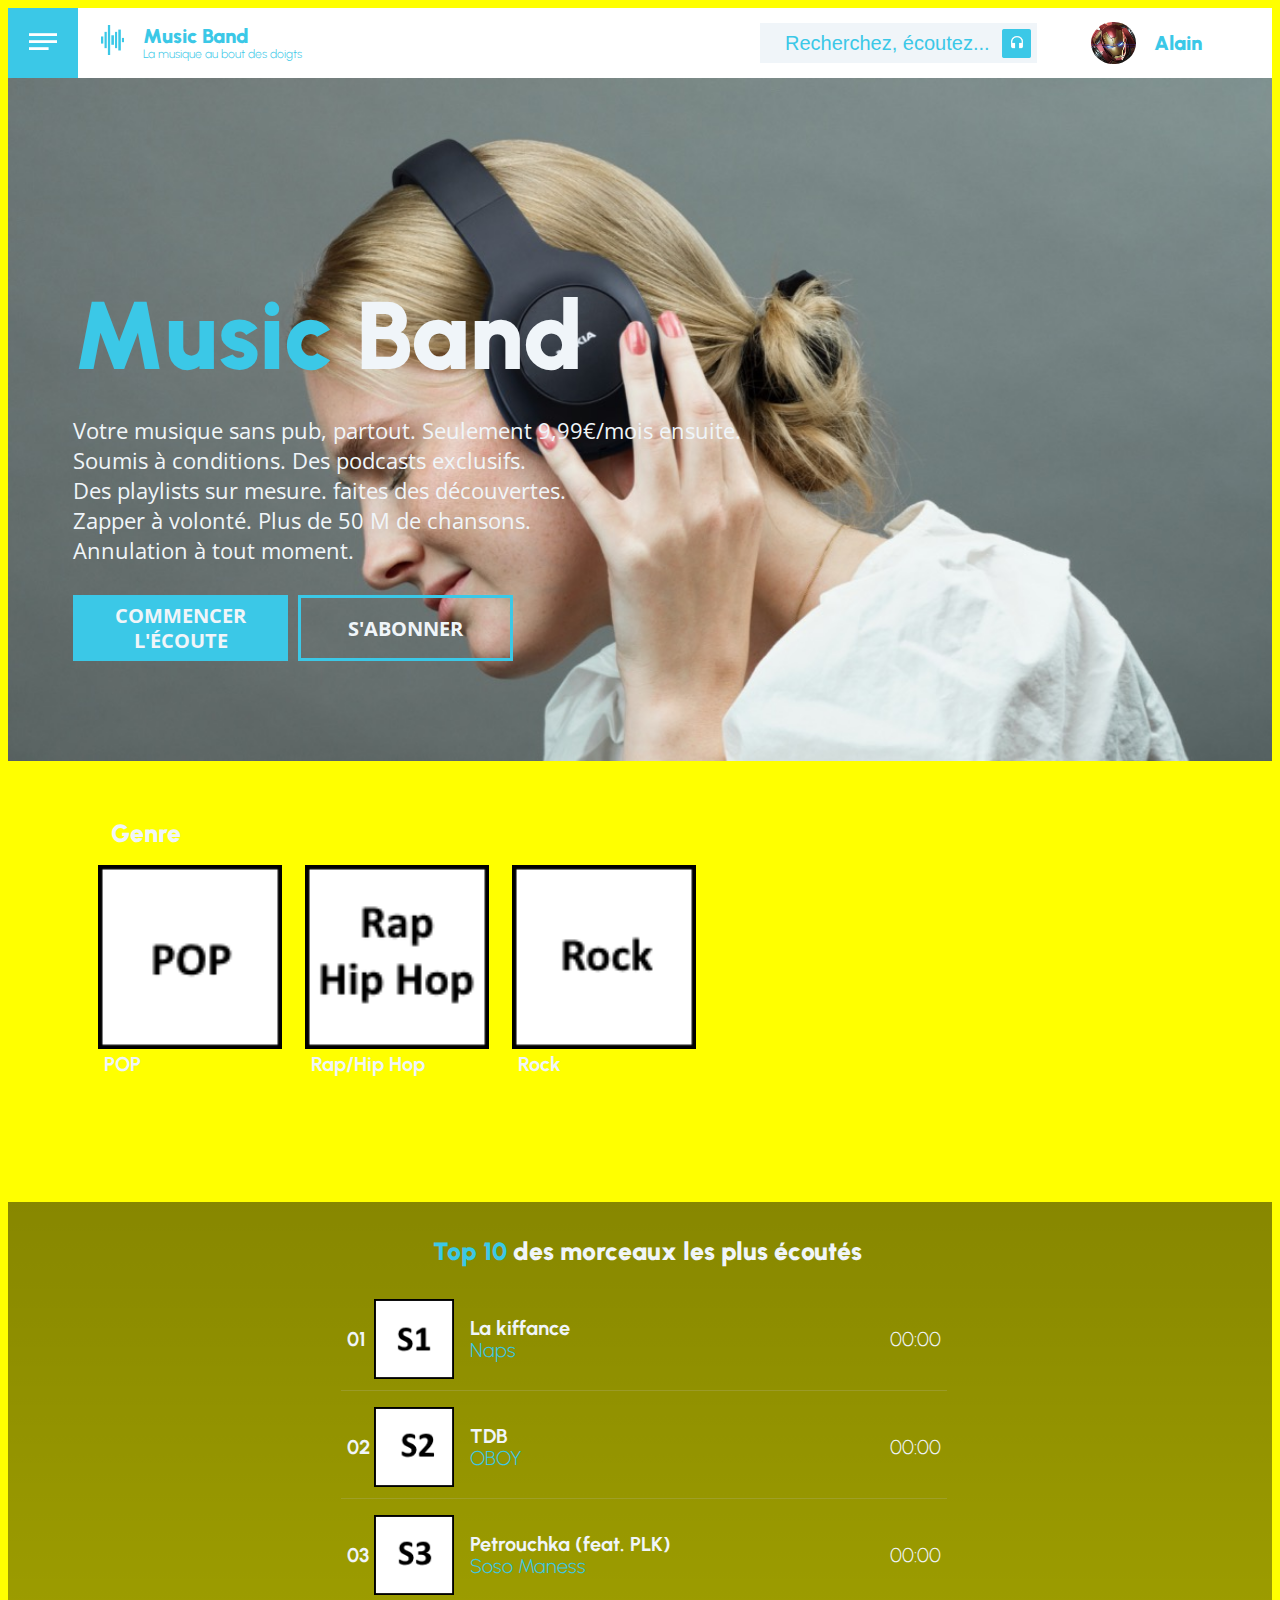
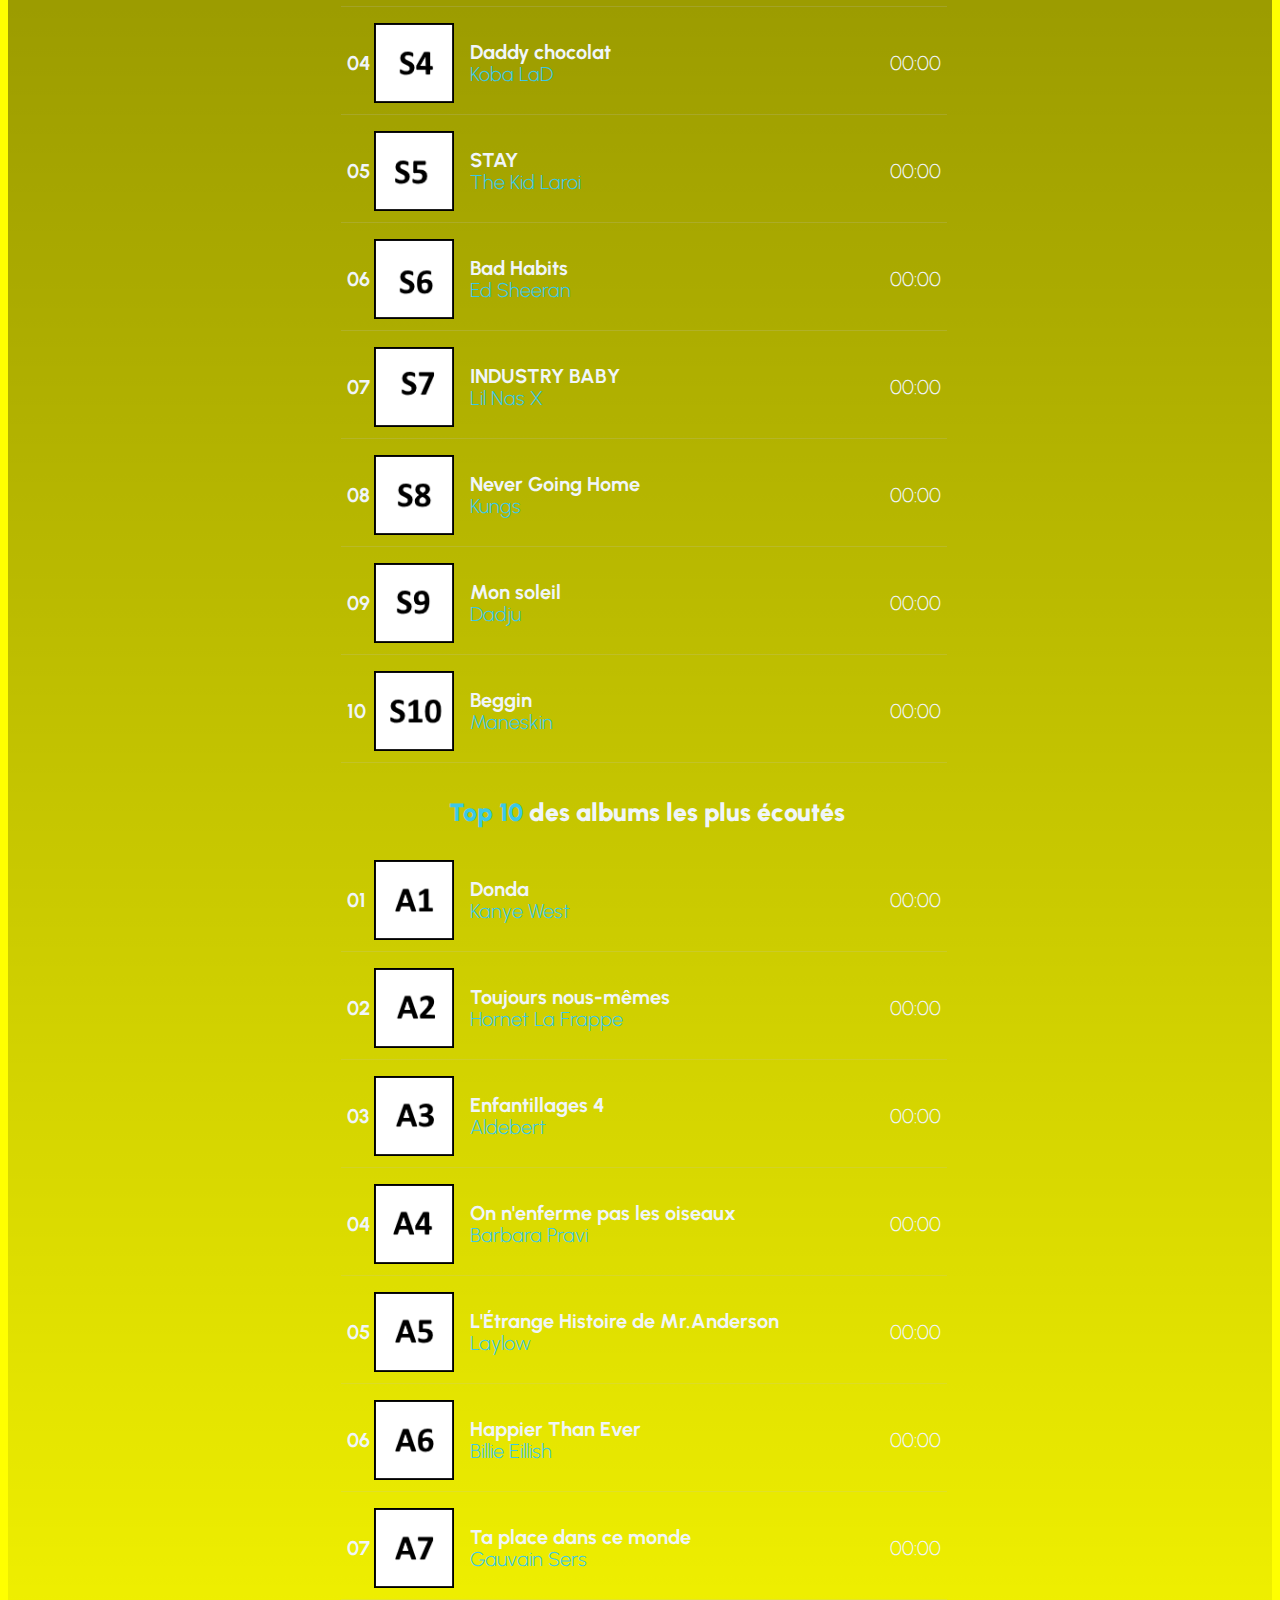
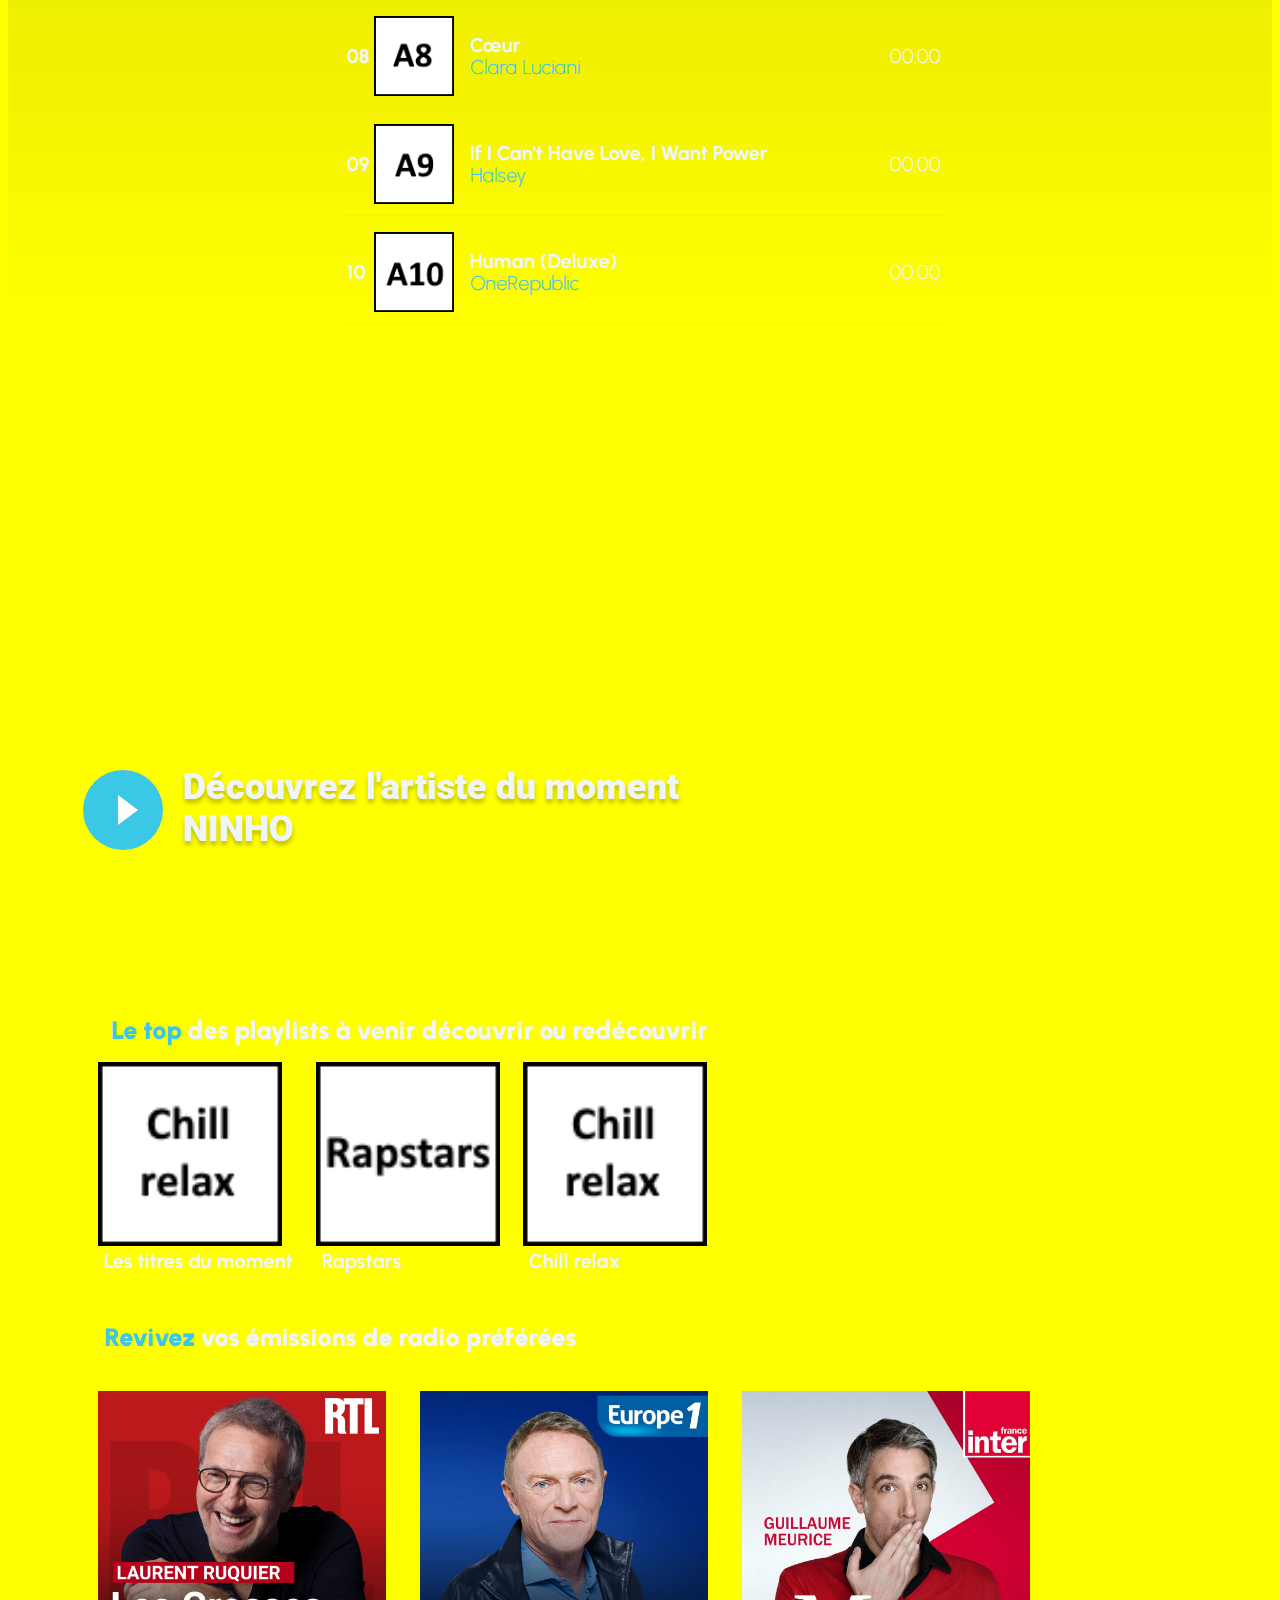
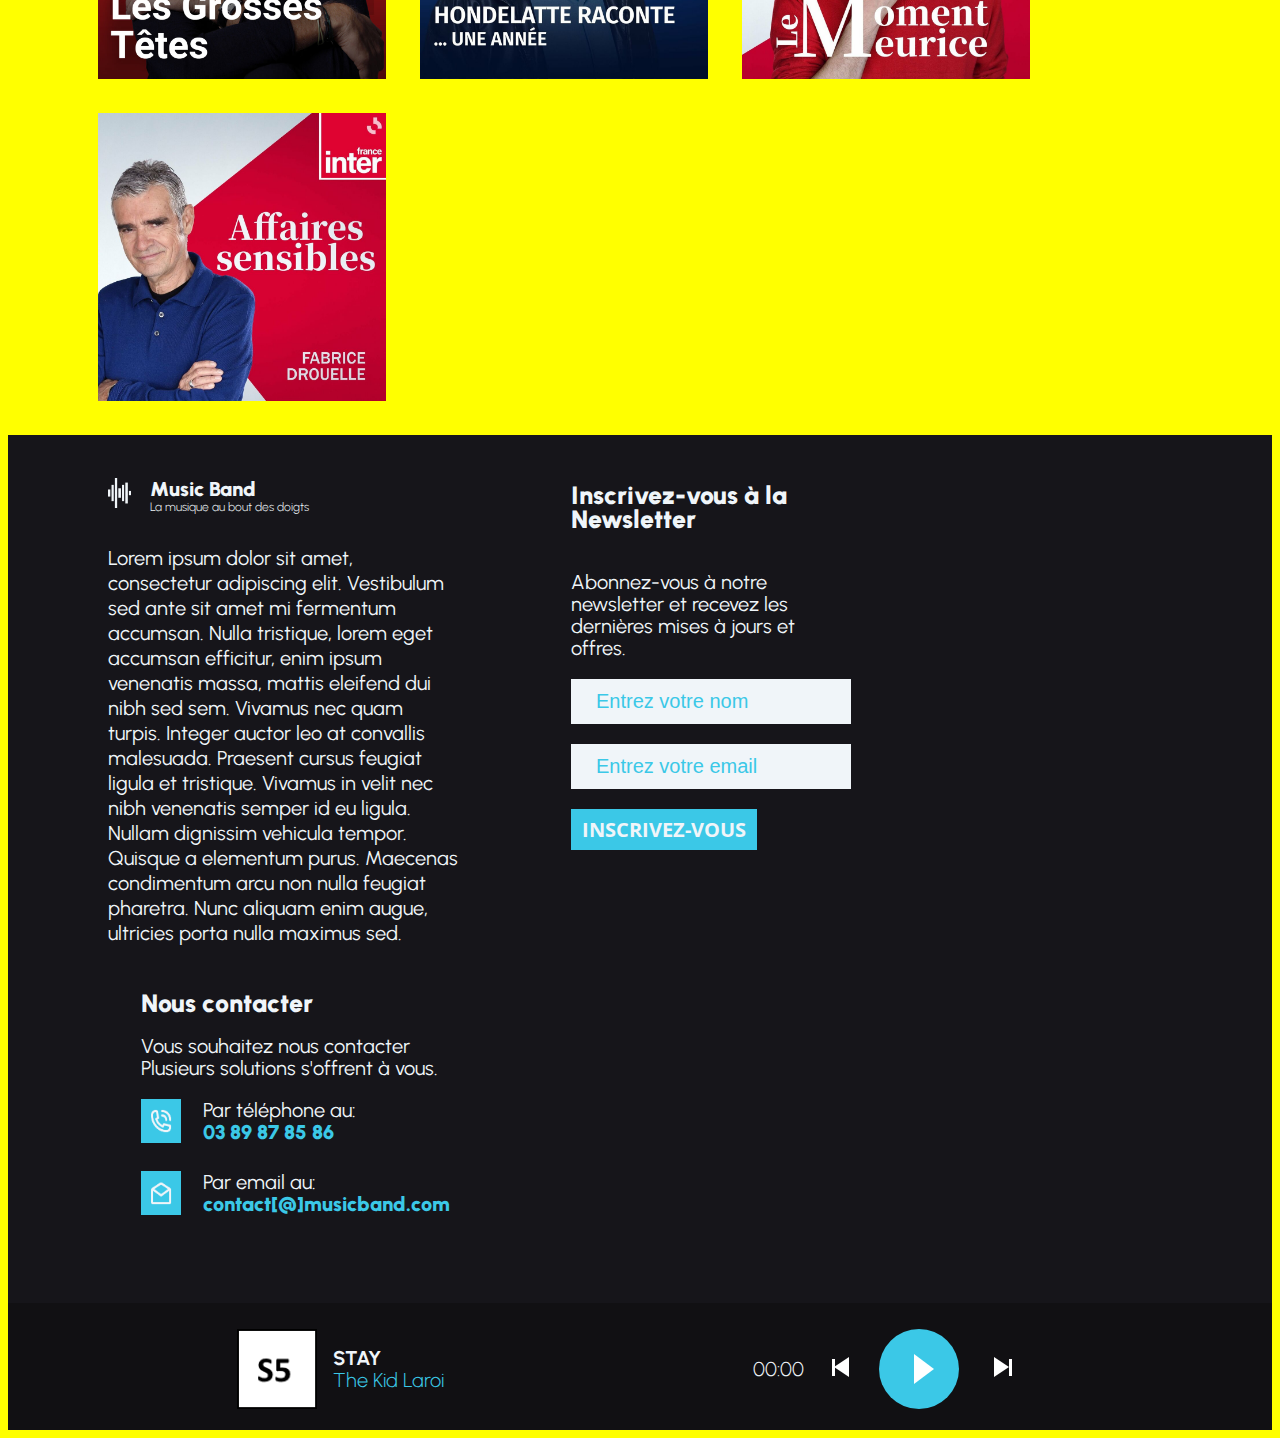
==== commit 7725e746: "Ajout du PHP et de l'API Deezer" ====
--- a/index.html
+++ b/index.html
@@ -18,13 +18,14 @@
 
         <header>
             <div class="div_navigation_bar">
-                <svg width="50" height="50" id="svg_navigation_bar">
-                    <rect x="0" y="0" width="50" height="50" fill="#3BC8E7"/>
-                    <rect x="15" y="18" width="20" height="2" fill="#FFFFFF"/>
-                    <rect x="15" y="23" width="20" height="2" fill="#FFFFFF"/>
-                    <rect x="15" y="28" width="14" height="2" fill="#FFFFFF"/>
-
-                </svg>
+                <div class="div_navigation_bar_svg">
+                    <svg width="100%" height="100%" id="svg_navigation_bar">
+                        <rect x="0" y="0" width="100%" height="100%" fill="#3BC8E7"/>
+                        <rect x="30%" y="36%" width="40%" height="4%" fill="#FFFFFF"/>
+                        <rect x="30%" y="46%" width="40%" height="4%" fill="#FFFFFF"/>
+                        <rect x="30%" y="56%" width="28%" height="4%" fill="#FFFFFF"/>
+                    </svg>
+                </div>
                 <!-- Le bouton bleu avec les barres blanches -->
                 <div class="site_name_slogan">
                     <img src="images/Logos/Logo_Music_Band_Blue.png" class="img_logo">
@@ -493,21 +494,27 @@
                         00:00
                     </div>
                 </div>
-                <div>
-                    <svg width="70" height="100" id="svg_music_previous"> 
-                        <rect x="28" y="40" width="3" height="17" fill="#FFFFFF"/>
-                        <polygon points="45,38 45,58 30,48" fill="#FFFFFF"/>
-                     </svg>
-
-                    <svg width="90" height="100" id="svg_music_play"> 
-                        <circle cx="40" cy="50" r="40" fill="#3BC8E7"/>
-                        <polygon points="35,35 35,65 55,50" fill="#FFFFFF"/>
-                    </svg>
-
-                    <svg width="70" height="100" id="svg_music_next"> 
-                        <rect x="35" y="40" width="3" height="17" fill="#FFFFFF"/>
-                        <polygon points="20,38 20,58 35,48" fill="#FFFFFF"/>
-                    </svg>
+                <div class="div_footer_player_buttons">
+                    <div class="div_footer_player_arrow">
+                        <svg width="70" height="100" id="svg_music_previous"> 
+                            <rect x="28" y="40" width="3" height="17" fill="#FFFFFF"/>
+                            <polygon points="45,38 45,58 30,48" fill="#FFFFFF"/>
+                        </svg>
+                    </div>
+
+                    <div class="div_footer_player_play">
+                        <svg width="90" height="100" id="svg_music_play"> 
+                            <circle cx="40" cy="50" r="40" fill="#3BC8E7"/>
+                            <polygon points="35,35 35,65 55,50" fill="#FFFFFF"/>
+                        </svg>
+                    </div>
+
+                    <div class="div_footer_player_arrow">
+                        <svg width="70" height="100" id="svg_music_next"> 
+                            <rect x="35" y="40" width="3" height="17" fill="#FFFFFF"/>
+                            <polygon points="20,38 20,58 35,48" fill="#FFFFFF"/>
+                        </svg>
+                    </div>
                 </div>
             </div>
             </footer>
--- a/index.css
+++ b/index.css
@@ -215,9 +215,13 @@
 	max-width: 1440px;
 }
 
+.div_navigation_bar_svg {
+	width: 50px;
+	height: 50px;
+	margin-right: 23px;
+}
+
 #svg_navigation_bar {
-	margin-right: 23px;
-
 	cursor: pointer;
 }
 
@@ -350,7 +354,11 @@
 
 /* Artiste du moment */
 .div_artist_moment {
-	background-image: url(images/placeholder/Ninho.jpg);
+	/*background-image: url(images/placeholder/Ninho.jpg);*/
+
+	/* Pour essayer d'avoir une image un peu près centré */
+	background-position-y: -200px;
+
 	background-size: cover;
 	margin-top: 150px;
 	padding-top: 256px;
@@ -519,14 +527,27 @@
 	align-items: center;
 }
 
-#svg_music_previous {
-	cursor: pointer;
-}
-
-#svg_music_play {
-	cursor: pointer;
+.div_footer_player_buttons {
+	display: flex;
+	flex-direction: row;
+}
+
+/* TODO: Gérer les DIV et les SVG pour changer la taille des éléments selon la taille de l'écran */
+.div_footer_player_arrow {
+
+}
+
+.div_footer_player_play {
 	margin-left: 5px;
 	margin-right: 5px;
+}
+
+#svg_music_previous {
+	cursor: pointer;
+}
+
+#svg_music_play {
+	cursor: pointer;
 }
 
 #svg_music_next {
@@ -552,6 +573,11 @@
 
 	.input_text::placeholder {
 		font-size: 20px;
+	}
+
+	.div_navigation_bar_svg {
+		width: 70px;
+		height: 70px;
 	}
 
 	#img_profil {
@@ -606,6 +632,12 @@
 
     #search_music_name {
     	width: 200px;
+    	font-size: 16px;
+    	padding-left: 15px;
+    }
+
+    #search_music_name::placeholder {
+    	font-size: 16px;
     }
 
     .div_presentation {
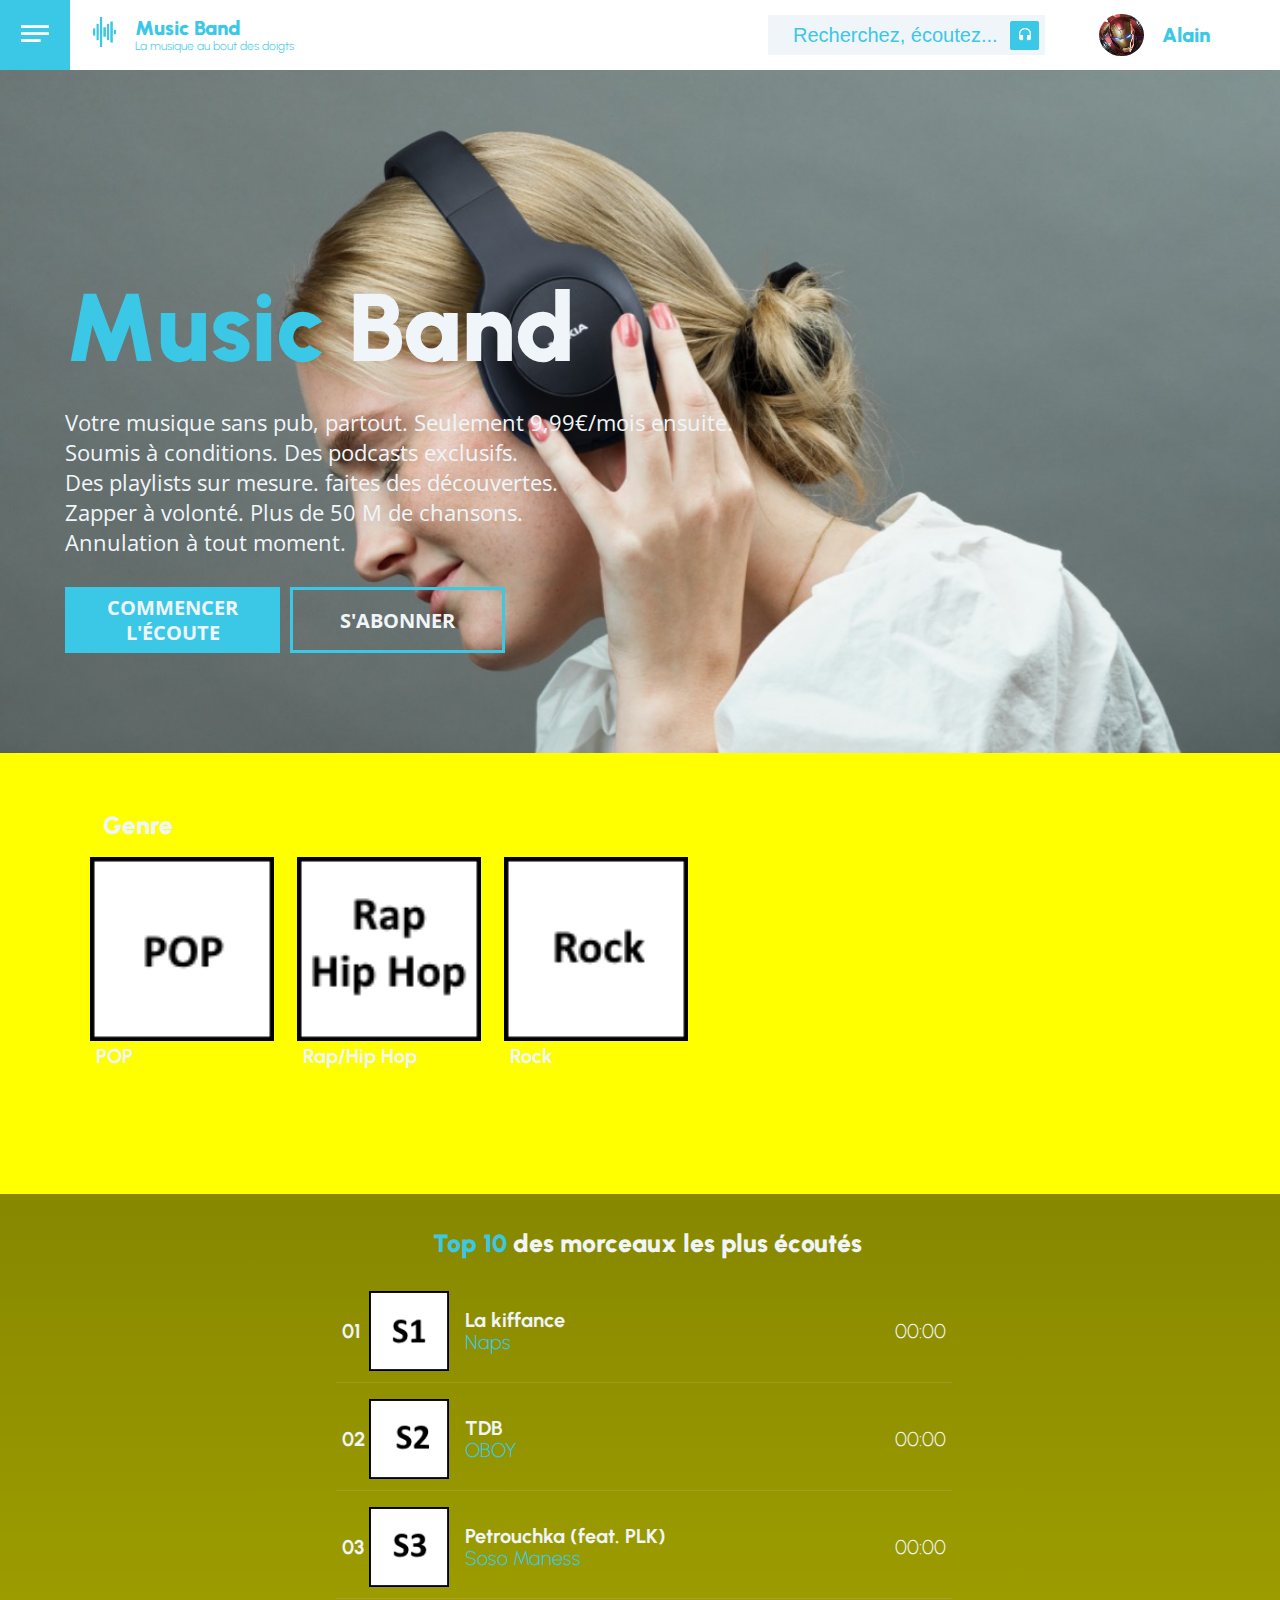
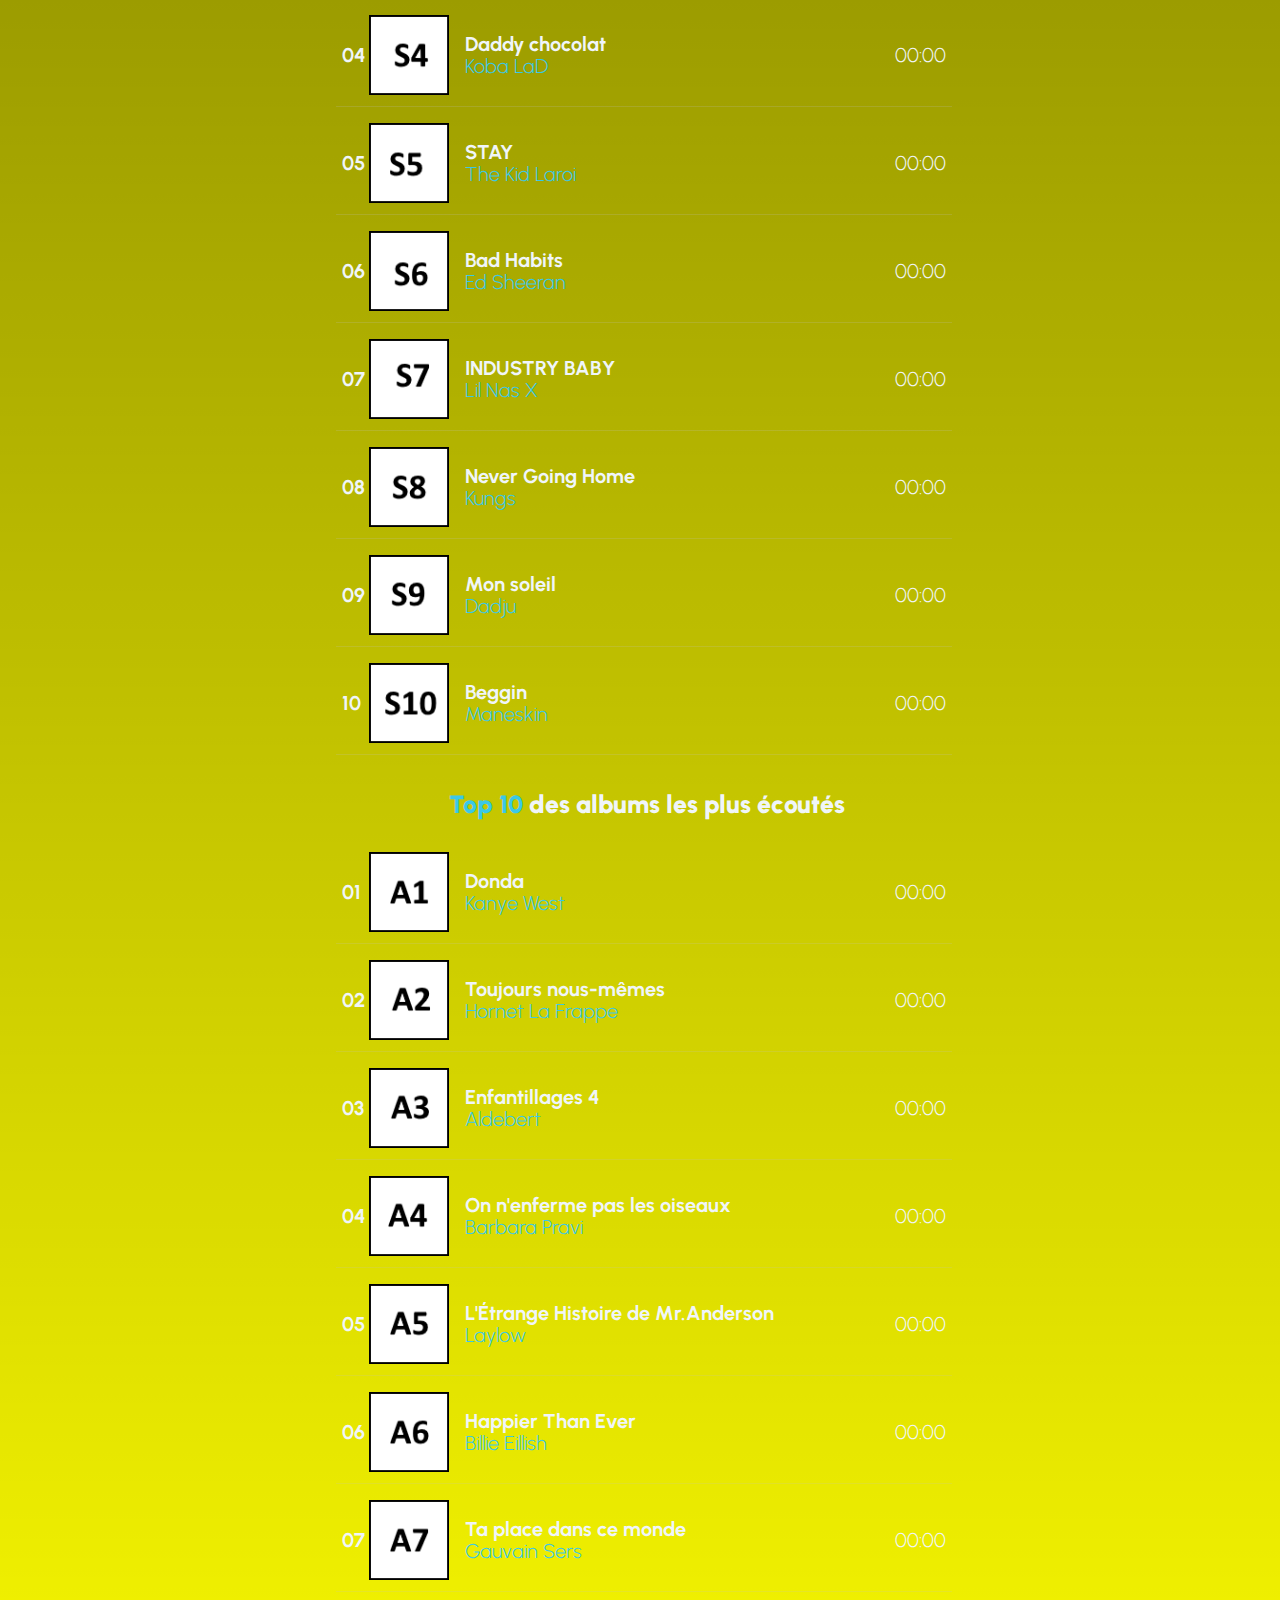
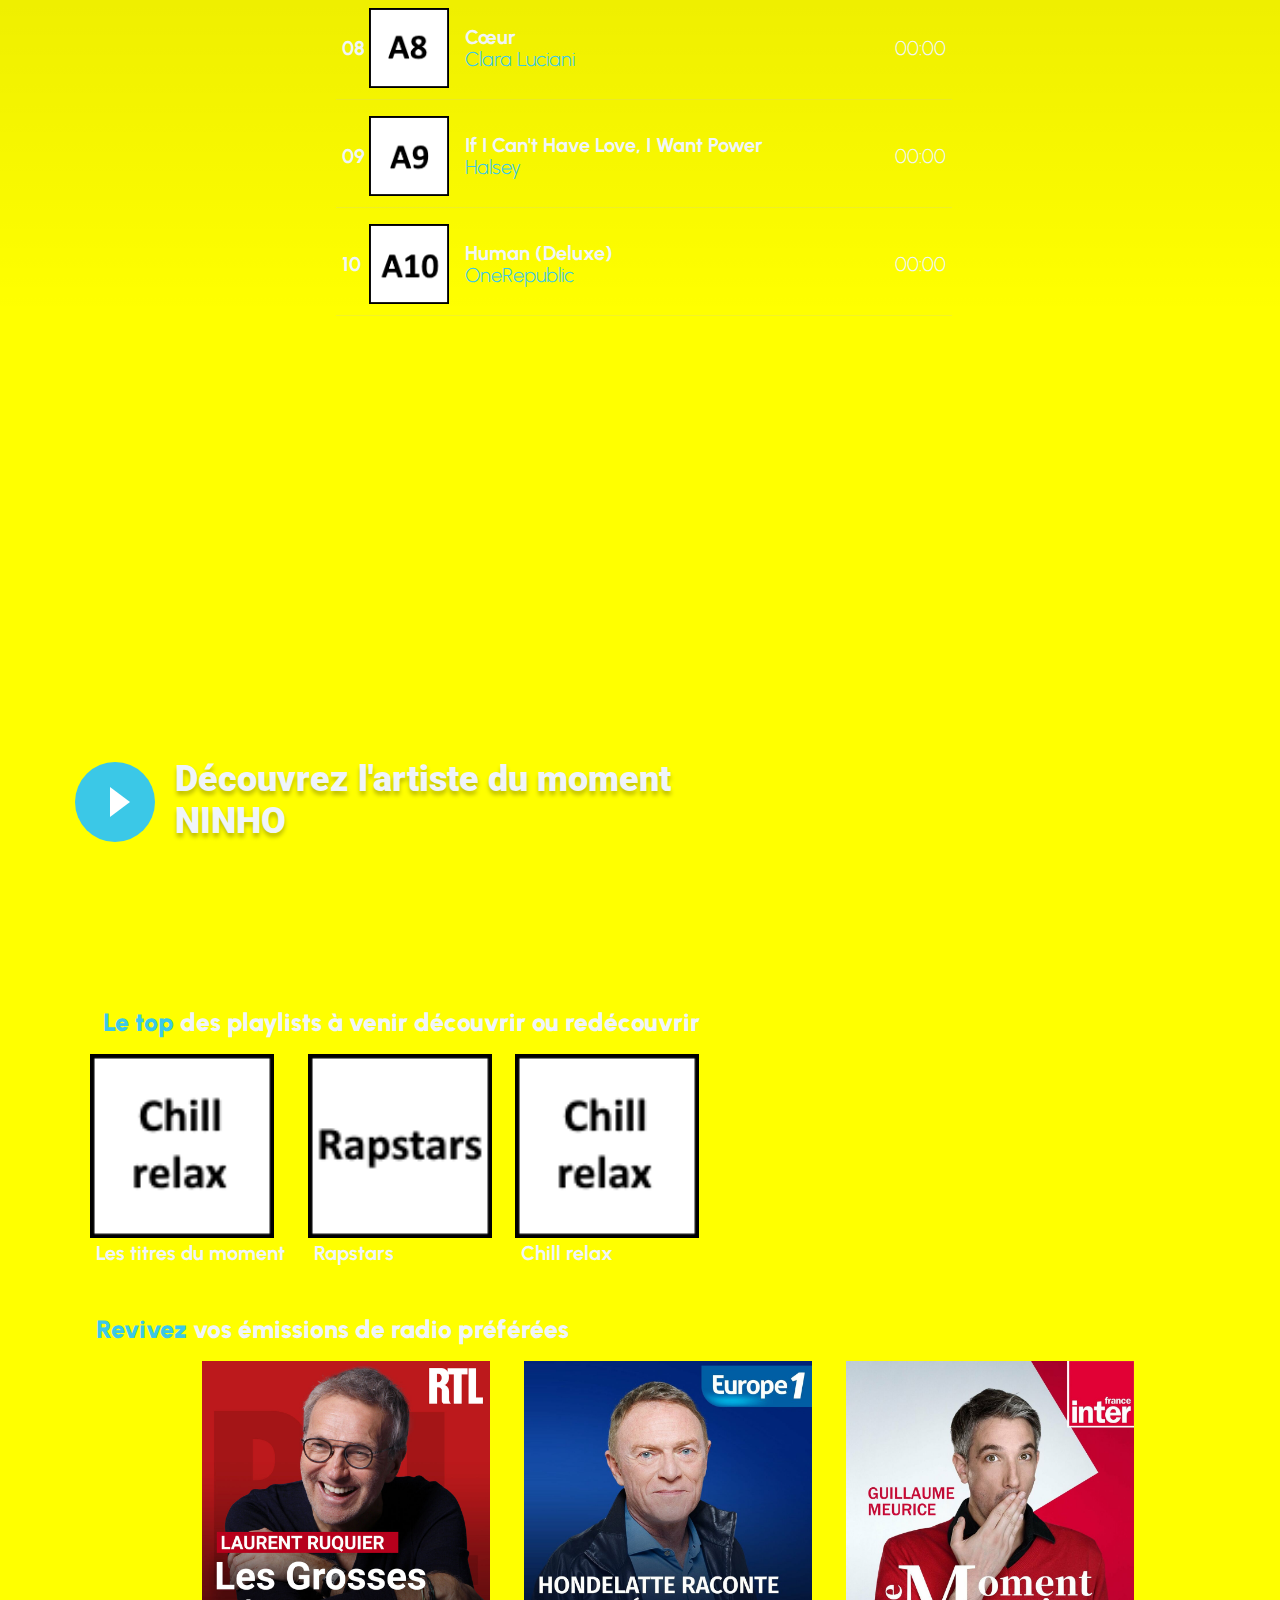
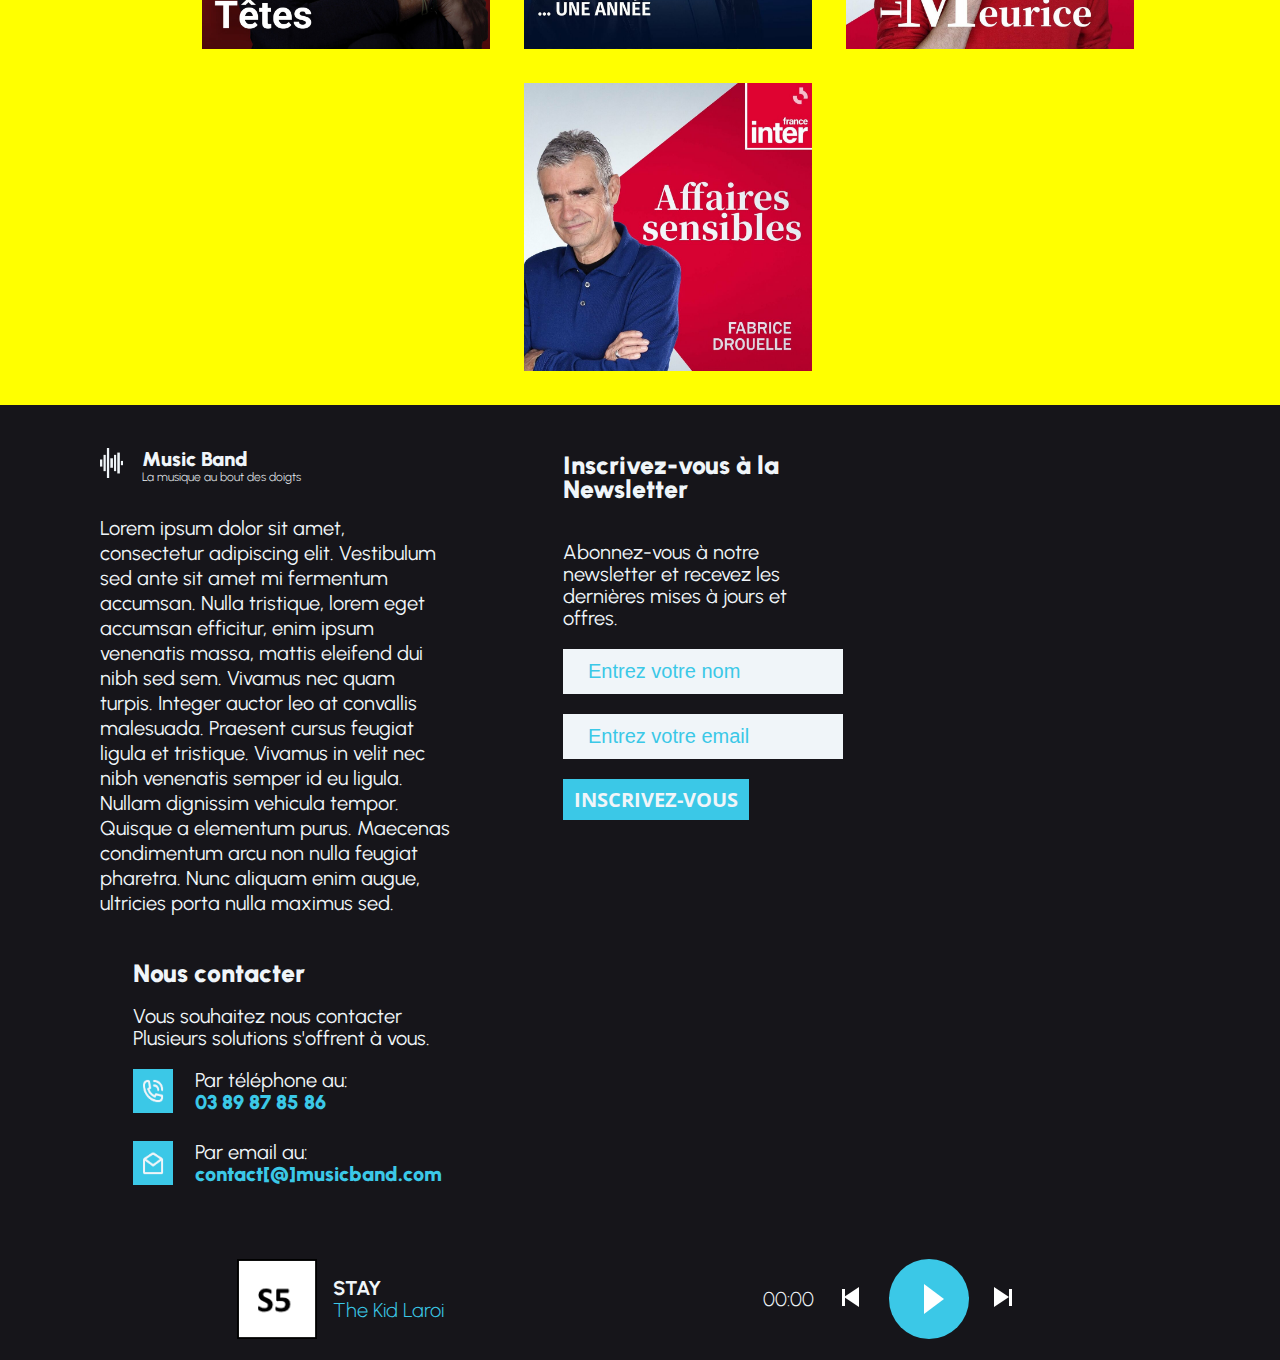
==== commit 625c6a05: "Suivant/Précédant au Player et playlist du Player" ====
--- a/index.html
+++ b/index.html
@@ -10,6 +10,8 @@
         <link href='https://fonts.googleapis.com/css?family=Urbanist' rel='stylesheet'>
         <link href='https://fonts.googleapis.com/css?family=Open+Sans' rel='stylesheet'>
         <link href='https://fonts.googleapis.com/css?family=Roboto' rel='stylesheet'>
+
+        <link rel="icon" href="images/Sonic_Headphones.png" sizes="16x16" type="image/png">
 
         <title>Music Band</title>
     </head>
@@ -120,7 +122,7 @@
                             <span class="blue_text author">Naps</span>
                          </div>
 
-                        <div class="div_music_lenght">
+                        <div class="div_music_length">
                             00:00
                         </div>
                     </div>
@@ -132,7 +134,7 @@
                             <span class="blue_text author">OBOY</span>
                          </div>
 
-                        <div class="div_music_lenght">
+                        <div class="div_music_length">
                             00:00
                         </div>
                     </div>
@@ -144,7 +146,7 @@
                             <span class="blue_text author">Soso Maness</span>
                          </div>
 
-                        <div class="div_music_lenght">
+                        <div class="div_music_length">
                             00:00
                         </div>
                     </div>
@@ -156,7 +158,7 @@
                             <span class="blue_text author">Koba LaD</span>
                          </div>
 
-                        <div class="div_music_lenght">
+                        <div class="div_music_length">
                             00:00
                         </div>
                     </div>
@@ -168,7 +170,7 @@
                             <span class="blue_text author">The Kid Laroi</span>
                          </div>
 
-                        <div class="div_music_lenght">
+                        <div class="div_music_length">
                             00:00
                         </div>
                     </div>
@@ -180,7 +182,7 @@
                             <span class="blue_text author">Ed Sheeran</span>
                          </div>
 
-                        <div class="div_music_lenght">
+                        <div class="div_music_length">
                             00:00
                         </div>
                     </div>
@@ -192,7 +194,7 @@
                             <span class="blue_text author">Lil Nas X</span>
                          </div>
 
-                        <div class="div_music_lenght">
+                        <div class="div_music_length">
                             00:00
                         </div>
                     </div>
@@ -204,7 +206,7 @@
                             <span class="blue_text author">Kungs</span>
                          </div>
 
-                        <div class="div_music_lenght">
+                        <div class="div_music_length">
                             00:00
                         </div>
                     </div>
@@ -216,7 +218,7 @@
                             <span class="blue_text author">Dadju</span>
                          </div>
 
-                        <div class="div_music_lenght">
+                        <div class="div_music_length">
                             00:00
                         </div>
                     </div>
@@ -228,7 +230,7 @@
                             <span class="blue_text author">Maneskin</span>
                          </div>
 
-                        <div class="div_music_lenght">
+                        <div class="div_music_length">
                             00:00
                         </div>
                     </div>
@@ -247,7 +249,7 @@
                             <span class="blue_text author">Kanye West</span>
                          </div>
 
-                        <div class="div_music_lenght">
+                        <div class="div_music_length">
                             00:00
                         </div>
                     </div>
@@ -259,7 +261,7 @@
                             <span class="blue_text author">Hornet La Frappe</span>
                          </div>
 
-                        <div class="div_music_lenght">
+                        <div class="div_music_length">
                             00:00
                         </div>
                     </div>
@@ -271,7 +273,7 @@
                             <span class="blue_text author">Aldebert</span>
                          </div>
 
-                        <div class="div_music_lenght">
+                        <div class="div_music_length">
                             00:00
                         </div>
                     </div>
@@ -283,7 +285,7 @@
                             <span class="blue_text author">Barbara Pravi</span>
                          </div>
 
-                        <div class="div_music_lenght">
+                        <div class="div_music_length">
                             00:00
                         </div>
                     </div>
@@ -295,7 +297,7 @@
                             <span class="blue_text author">Laylow</span>
                          </div>
 
-                        <div class="div_music_lenght">
+                        <div class="div_music_length">
                             00:00
                         </div>
                     </div>
@@ -307,7 +309,7 @@
                             <span class="blue_text author">Billie Eillish</span>
                          </div>
 
-                        <div class="div_music_lenght">
+                        <div class="div_music_length">
                             00:00
                         </div>
                     </div>
@@ -319,7 +321,7 @@
                             <span class="blue_text author">Gauvain Sers</span>
                          </div>
 
-                        <div class="div_music_lenght">
+                        <div class="div_music_length">
                             00:00
                         </div>
                     </div>
@@ -331,7 +333,7 @@
                             <span class="blue_text author">Clara Luciani</span>
                          </div>
 
-                        <div class="div_music_lenght">
+                        <div class="div_music_length">
                             00:00
                         </div>
                     </div>
@@ -343,7 +345,7 @@
                             <span class="blue_text author">Halsey</span>
                          </div>
 
-                        <div class="div_music_lenght">
+                        <div class="div_music_length">
                             00:00
                         </div>
                     </div>
@@ -355,7 +357,7 @@
                             <span class="blue_text author">OneRepublic</span>
                          </div>
 
-                        <div class="div_music_lenght">
+                        <div class="div_music_length">
                             00:00
                         </div>
                     </div>
@@ -490,7 +492,7 @@
                         STAY <br>
                         <span class="blue_text author">The Kid Laroi</span>
                         </div>
-                    <div class="div_music_lenght">
+                    <div class="div_music_length">
                         00:00
                     </div>
                 </div>
--- a/index.css
+++ b/index.css
@@ -5,10 +5,11 @@
 }
 */
 
+
 html {
 	display: flex;
 	flex-direction: column;
-	flex-wrap: wrap;
+	flex-wrap: nowrap;
 }
 
 /* CSS de base pour toute la page */
@@ -24,6 +25,9 @@
 	font-size: 14px;
 	line-height: 16.8px;
 	/*overflow-x: hidden;*/
+
+	margin: 0;
+	padding: 0;
 }
 
 footer {
@@ -43,6 +47,12 @@
 	max-width: 1440px;
 	margin: auto;
 	font-family: 'Urbanist', Verdana, sans-serif;
+}
+
+.div_error_curl {
+	color: red;
+	font-size: 30px;
+	font-weight: 900;
 }
 
 .container:fullscreen {
@@ -111,6 +121,21 @@
 .div_caroussel_elements_list {
 	display: flex;
 	flex-direction: row;
+
+	/* Les caroussels font maximum la largeur de la page,
+	n'ont pas de barre de défilement et quand leur scroll
+	se fait de manière animé */ 
+	max-width: 1440px;
+	/*overflow-x: hidden;*/
+	scroll-behavior: smooth;
+
+	/* Empêche l'utilisateur de sélectionner
+	des éléments en voulant déplacer le carrousel...
+	Maintenant faut voir pour l'empêcher de drag des images) */
+	user-select: none;
+
+	/*pointer-events: none; Bloque toute intéraction donc les scripts javascript donc cela ne va pas */
+
 }
 
 .div_caroussel_one_element {
@@ -131,8 +156,56 @@
 	margin-left: 6px;
 }
 
+/*--------------------------------------------
+Ancienne version du caroussel inutilisée */
+
+.slide-arrow {
+  position: absolute;
+  display: flex;
+  top: 0;
+  bottom: 0;
+  margin: auto;
+  height: 4rem;
+  background-color: white;
+  border: none;
+  width: 2rem;
+  font-size: 3rem;
+  padding: 0;
+  cursor: pointer;
+  opacity: 0.5;
+  transition: opacity 100ms;
+}
+.slide-arrow:hover,
+.slide-arrow:focus {
+  opacity: 1;
+}
+#slide-arrow-prev {
+  left: 0;
+  padding-left: 0.25rem;
+  border-radius: 0 2rem 2rem 0;
+}
+#slide-arrow-next {
+  right: 0;
+  padding-left: 0.75rem;
+  border-radius: 2rem 0 0 2rem;
+}
+
+/*--------------------------------------------*/
+
 /* Barre de navigation du Header */
 .div_navigation_bar {
+	display: flex;
+	flex-direction: row;
+	align-items: center;
+}
+
+.div_navigation_bar_1 {
+	display: flex;
+	flex-direction: row;
+	align-items: center;
+}
+
+.div_navigation_bar_2 {
 	display: flex;
 	flex-direction: row;
 	align-items: center;
@@ -297,6 +370,12 @@
 	padding-right: 6px;
 }
 
+.div_music_number_picture {
+	display: flex;
+	flex-direction: row;
+	align-items: center;
+}
+
 .div_top_10_element {
 	border-bottom: solid;
 	border-bottom-width: 1px;
@@ -339,6 +418,7 @@
 	font-weight: 700;
 
 	width: 420px;
+	text-overflow: ellipsis;
 }
 
 /* Comme le nom de l'auteur n'est pas en gras contrairement au titre */
@@ -346,8 +426,9 @@
 	font-weight: 300;
 }
 
-.div_music_lenght {
+.div_music_length {
 	font-weight: 300;
+	margin-left: 10px;
 
 	color: #F0F5F9;
 }
@@ -357,7 +438,8 @@
 	/*background-image: url(images/placeholder/Ninho.jpg);*/
 
 	/* Pour essayer d'avoir une image un peu près centré */
-	background-position-y: -200px;
+	/*background-position-y: -200px;*/
+	background-position-y: 14%;
 
 	background-size: cover;
 	margin-top: 150px;
@@ -370,6 +452,11 @@
 	flex-direction: column;
 }
 
+.div_artist_moment_error {
+	background-image: url('images/Artist_moment_error_background.jpg');
+	background-position-y: initial;
+}
+
 .div_artist_moment:hover {
 	cursor: pointer;
 }
@@ -397,14 +484,15 @@
 }
 
 .div_radio_replay_title {
-	margin-bottom: 42px;
+	margin-bottom: 20px;
 	margin-left: 6px;
 }
 
 .div_replay_radio_images {
     display: flex;
 	flex-direction: row;
-	flex-wrap: wrap
+	flex-wrap: wrap;
+	justify-content: center;
 }
 
 .img_replay_radio {
@@ -420,7 +508,7 @@
 	flex-direction: row;
 	flex-wrap: wrap;
 	padding-top: 43px;
-	padding-bottom: 60px;
+	padding-bottom: 20px;
 }
 
 .footer_info_general {
@@ -515,10 +603,20 @@
 }
 
 /* Le lecteur en bas de page */
-.footer_player {
+#footer_player {
 	background-color: #111013;
-	max-width: 100%;
 	justify-content: center;
+
+
+	/* Permet à ce que le player soit fixé en bas de la page */
+    position: fixed; 
+    bottom:0%;
+    left: 0%;
+    width:100%; 
+    max-width: 100%;
+
+	/* Caché par défaut, devient visible quand on choisit une musique dans le top 5 */
+	visibility: hidden;
 }
 
 .div_player_info {
@@ -532,12 +630,14 @@
 	flex-direction: row;
 }
 
-/* TODO: Gérer les DIV et les SVG pour changer la taille des éléments selon la taille de l'écran */
 .div_footer_player_arrow {
-
+	width: 70px;
+	height: 100px;
 }
 
 .div_footer_player_play {
+	width: 80px;
+	height: 100px;
 	margin-left: 5px;
 	margin-right: 5px;
 }
@@ -552,6 +652,11 @@
 
 #svg_music_next {
 	cursor: pointer;
+}
+
+.div_footer_player_button_to_album {
+	position: fixed;
+	visibility: hidden;
 }
 
 
@@ -613,21 +718,30 @@
 }
 
 @media screen and (max-width: 850px) {
-    /* Pour une raison bizarre, la taille de la balise HTML
-    commence à réduire anormalement à partir de cette taille
-    (même sans les medias querie) depuis qu'on a retiré le
-    viewport, cette valeur permet à ce qu'elle fasse encore
-    la largeur de l'écran */
-    html {
-		width: 850px;
+
+	.div_category_title {
+		text-align: center;
+	}
+
+	.div_navigation_bar {
+		flex-direction: column;
+		padding-bottom: 5px;
+	}
+
+	.div_navigation_bar_1 {
+		margin-bottom: 10px;
 	}
 
     body {
         background-color: blue;
     }
 
+    .div_caroussel {
+    	margin-left: 10px;
+    }
+
     .img_caroussel {
-    	width: 230px;
+    	width: 200px;
     }
 
     #search_music_name {
@@ -644,8 +758,50 @@
         background-position: center;
     }
 
+    .div_top_10 {
+		margin-top: 150px;
+		padding-left: 10px;
+	}
+
+	.div_top_10_table {
+		margin-right: 0px;
+	}
+
+	.div_music_element {
+		flex-direction: column;
+		font-size: 25px;
+		line-height: 30px;
+	}
+
+	.img_music {
+		width: 120px;
+		margin-right: 0px;
+	}
+
+	#img_player {
+		width: 0px;
+		visibility: hidden;
+	}
+
+	.div_music_title_author {
+		display: flex;
+		flex-direction: column;
+		align-items: center;
+		text-align: center;
+	}
+
+	.div_music_length {
+		margin-left: 0px;
+	}
+
     .div_artist_moment {
-        background-position: center;
+    	/* Le y est déjà géré par la régle générale */
+        background-position-x: center;
+    }
+
+    .div_replay_radio {
+    	margin-top: 85px;
+    	margin-left: 10px;
     }
 
     /*.div_replay_radio {
@@ -656,7 +812,6 @@
     	width: 320px;
     }
 
-
     .footer_info {
         margin: auto;
     }
@@ -669,12 +824,40 @@
         margin: auto;
     }
 
+    .footer_info_newsletters {
+    	margin-bottom: 20px;
+    }
+
     .footer_info_contact {
         margin: auto;
     }
 
-    .footer_player {
+    .img_contact {
+    	width: 60px;
+    }
+
+    #footer_player {
         flex-direction: column-reverse;
     }
 
+    .div_player_info {
+    	flex-direction: column;
+    }
+
+    .div_footer_player_buttons {
+    	margin-bottom: 5px;
+    }
+
+    .div_footer_player_arrow {
+	width: 105px;
+	height: 150px;
+	}
+
+	.div_footer_player_play {
+		margin-left: 10px;
+		margin-right: 10px;
+		width: 120px;
+		height: 150px;
+	}
+
 }